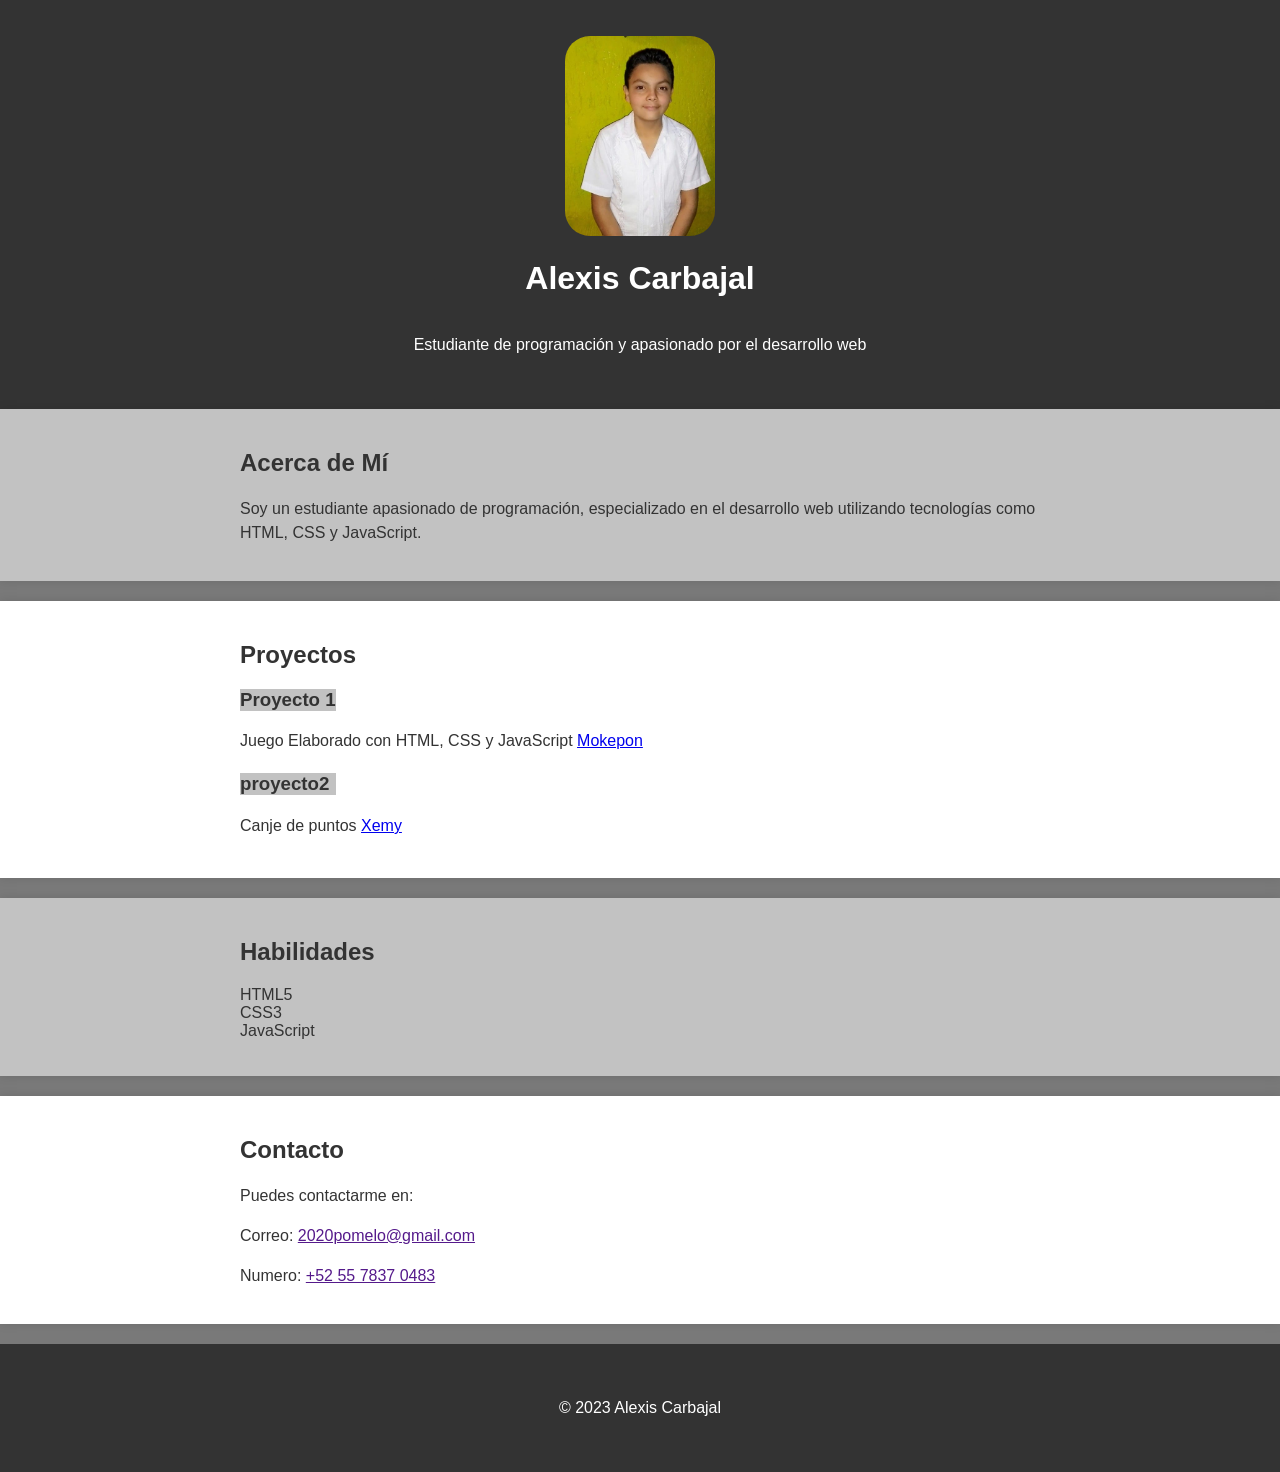
==== index.html @ 2fc1db59 "Update index.html" ====
<!DOCTYPE html>
    <html lang="es">
    <head>
        <meta charset="UTF-8">
        <meta name="viewport" content="width=device-width, initial-scale=1.0">
        <link rel="stylesheet" href="styles.css">
        <title>Mi Portafolio</title>
    </head>
    <body>

        <header>
            <div class="container">
                <img src="./assets/Perdil.jpg" alt="Mi Logo" class="logo">
                <h1>Alexis Carbajal</h1>
                <p>Estudiante de programación y apasionado por el desarrollo web</p>
            </div>
        </header>

        <section id="acerca">
            <div id="container-"
            class="container">
                <h2>Acerca de Mí</h2>
                <p>Soy un estudiante apasionado de programación, especializado en el desarrollo web utilizando tecnologías como HTML, CSS y JavaScript.</p>
            </div>
        </section>

        <section id="proyectos">
            <div class="container">
                <h2>Proyectos</h2>
                <div class="proyecto">
                    <h3 class="pro1">Proyecto 1</h3>
                    <p> Juego Elaborado con HTML, CSS y JavaScript
                        <a href="https://alexis-ce.github.io/">Mokepon</a>
                    </p>
                </div>
                <div class="proyecto">
                    <h3 class="pro2">proyecto2</h3>
                    <p>Canje de puntos 
                         <a href="https://alexis-ce.github.io/Puntos-Xemy/">Xemy</a>
                         </p>
                </div>
            </div>
        </section>

        <section id="habilidades">
            <div class="container">
                <h2>Habilidades</h2>
                <ul>
                    <li>HTML5</li>
                    <li>CSS3</li>
                    <li>JavaScript</li>
                    <li></li>
                    <li></li>
                </ul>
            </div>
        </section>

        <section id="contacto">
            <div class="container">
                <h2>Contacto</h2>
                <p>Puedes contactarme en: </p>
                <p>Correo: <a href="">2020pomelo@gmail.com</a></p>
                <p>Numero: <a href="">+52 55 7837 0483</a> </p>
            </div>
        </section>

        <footer>
            <div class="container">
                <p>&copy; 2023 Alexis Carbajal</p>
            </div>
        </footer>

    </body>
    </html>
---- styles.css ----
body {
    font-family: 'Arial', sans-serif;
    margin: 0;
    padding: 0;
    background-color: rgb(121, 121, 121);
    color: #333;
}

.container, h1 {
    max-width: 800px;
    margin: 0 auto;
    padding: 20px;
}

.logo {
    max-width: 100%;
    height: auto; 
    width: 150px;
    border-radius: 25px;
}

#acerca, #habilidades {
    background-color:  #C2C2C2;
}

.pro1, .pro2 {
    margin-right: 44pc;
    background-color: #C2C2C2;
}

header {
    background-color: #333;
    color: #fff;
    text-align: center;
    padding: 1em 0;
}

h2, h3 {
    color: #333;
}

p {
    line-height: 1.5;
}

section {
    background-color: #fff;
    box-shadow: 0 0 10px rgba(0, 0, 0, 0.1);
    margin-bottom: 20px;
}

.proyecto {
    margin-bottom: 20px;
}

ul {
    list-style: none;
    padding: 0;
}

footer {
    background-color: #333;
    color: #fff;
    text-align: center;
    padding: 1em 0;
}
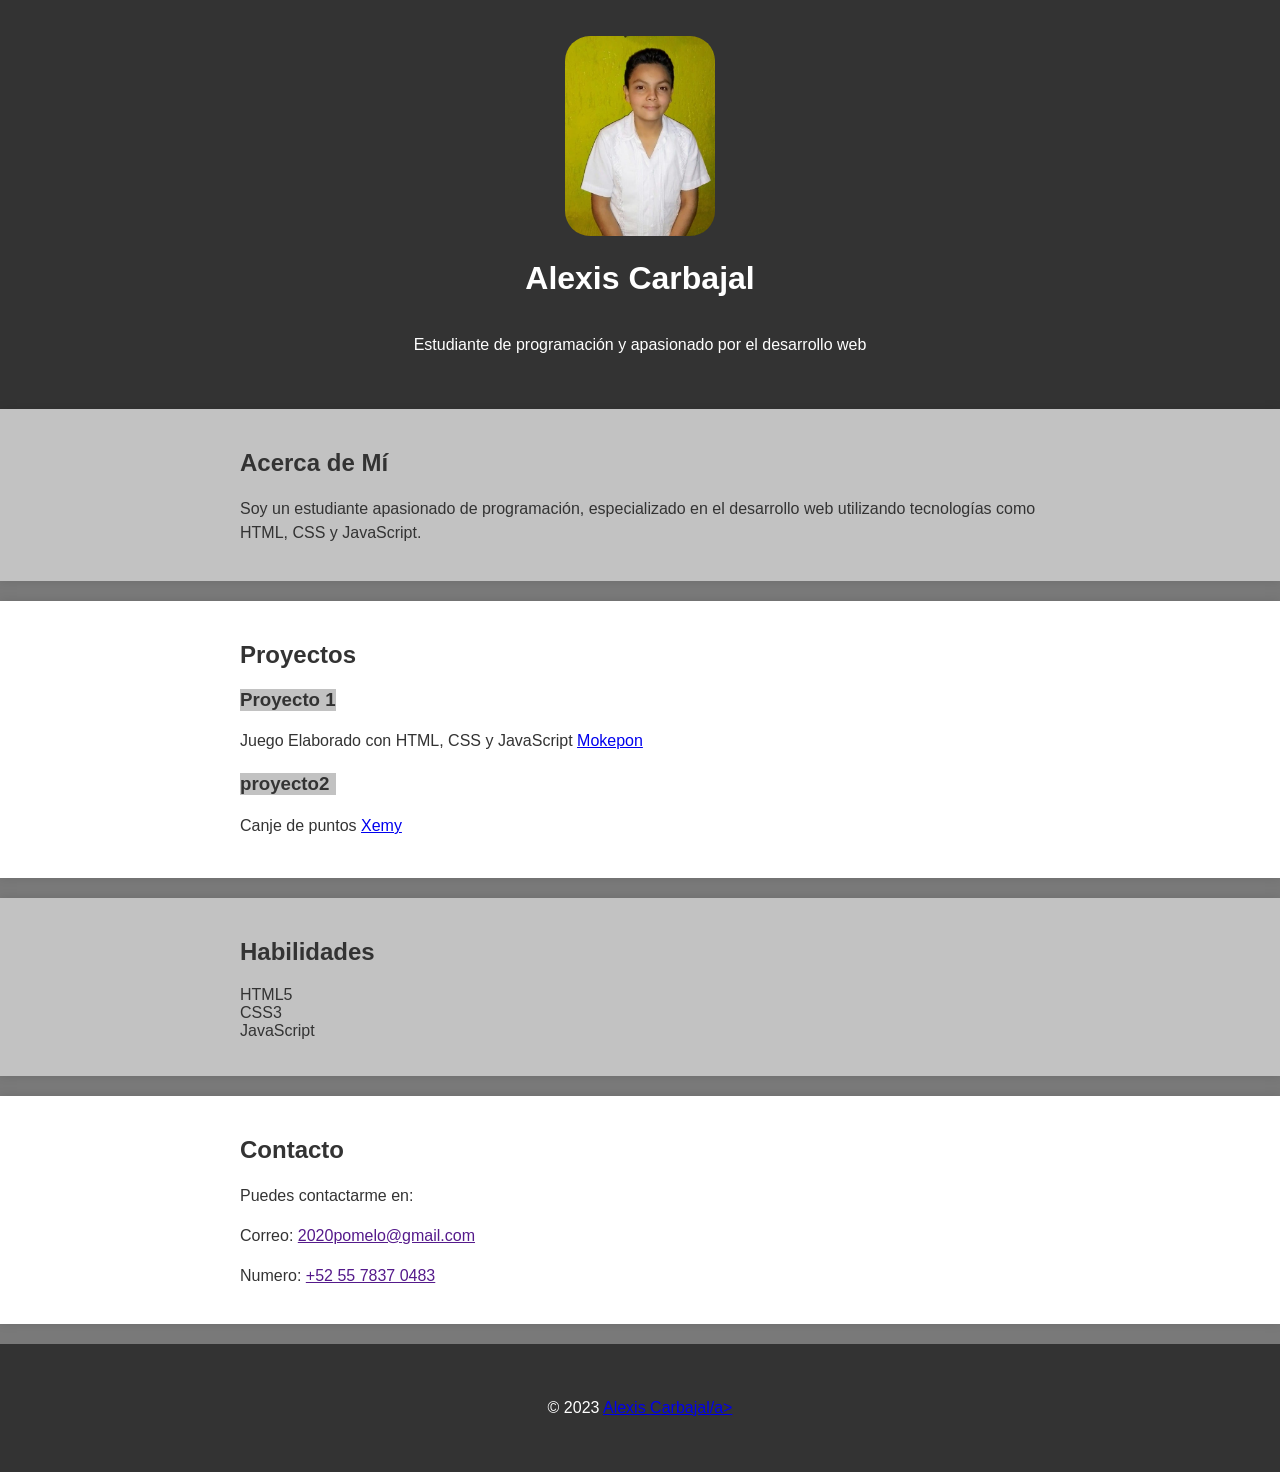
==== commit 534afc8e: "Update index.html" ====
--- a/index.html
+++ b/index.html
@@ -66,7 +66,9 @@
 
         <footer>
             <div class="container">
-                <p>&copy; 2023 Alexis Carbajal</p>
+                <p>&copy; 2023 
+                 <a href="https://github.com/Alexis-CE">Alexis Carbajal/a>
+                </p>
             </div>
         </footer>
 
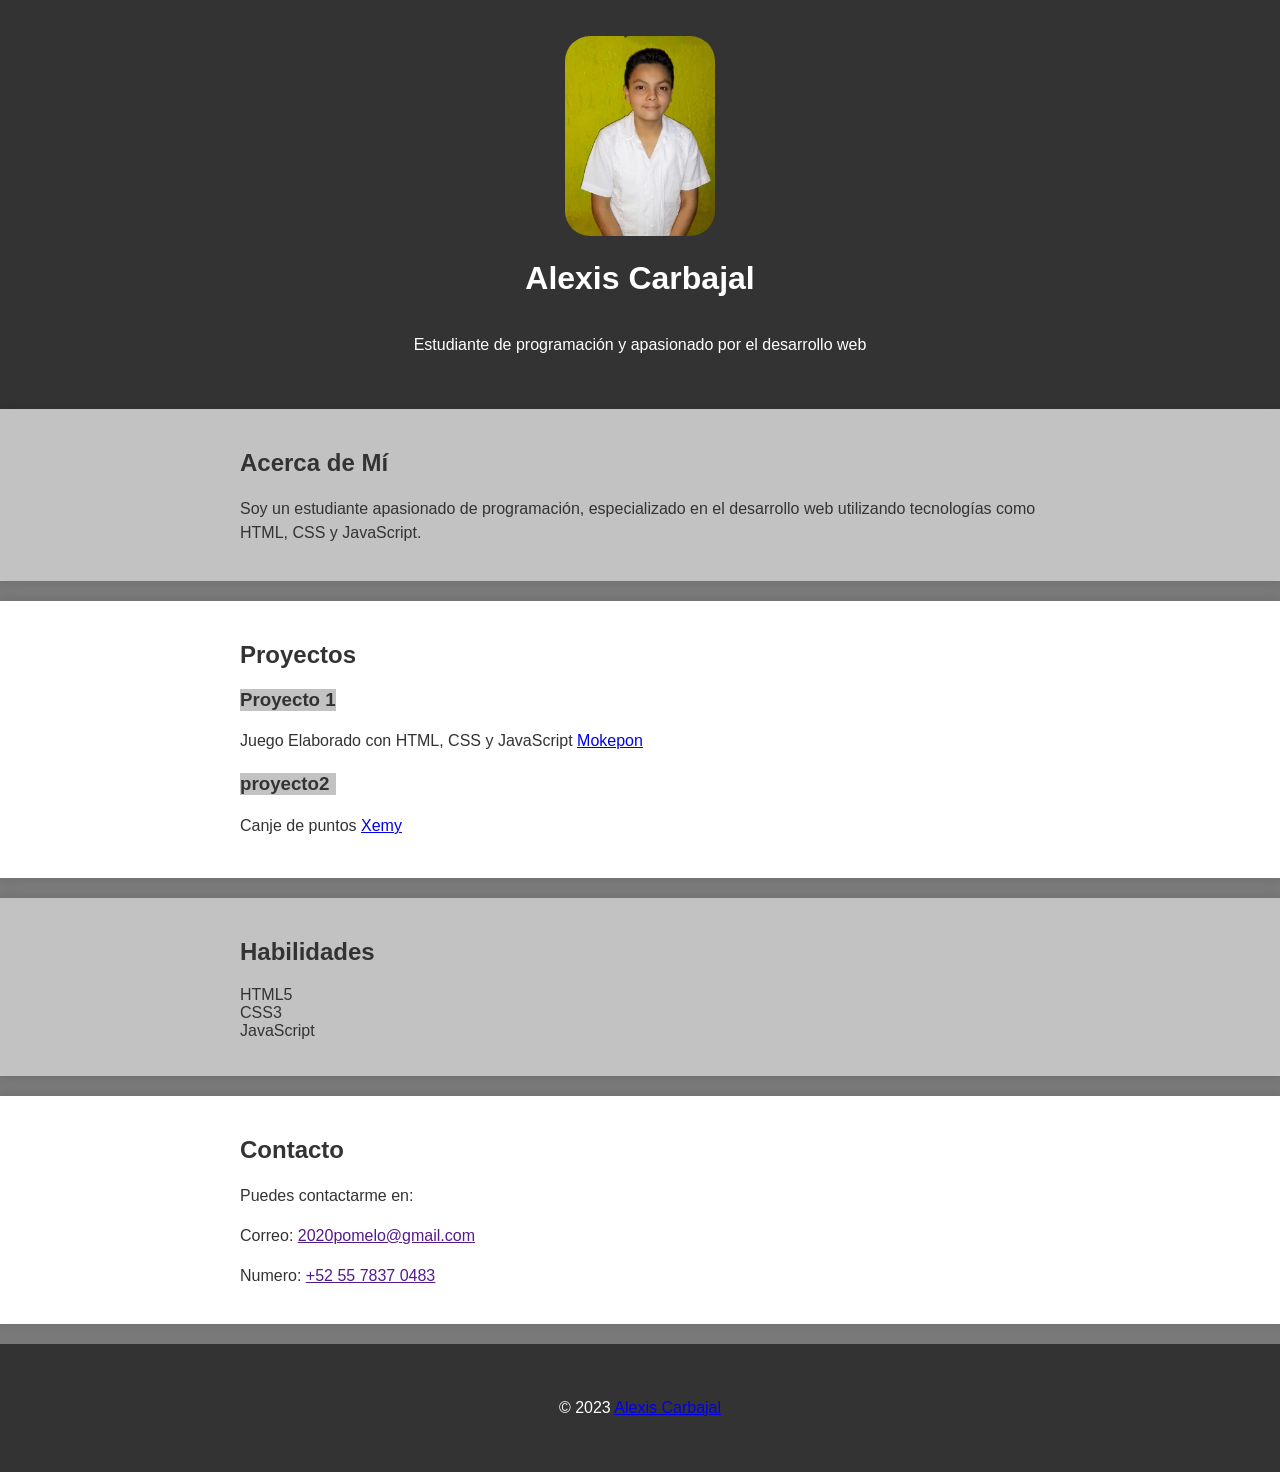
==== commit 4bfcd724: "Update index.html" ====
--- a/index.html
+++ b/index.html
@@ -67,7 +67,7 @@
         <footer>
             <div class="container">
                 <p>&copy; 2023 
-                 <a href="https://github.com/Alexis-CE">Alexis Carbajal/a>
+                 <a href="https://github.com/Alexis-CE">Alexis Carbajal 
                 </p>
             </div>
         </footer>
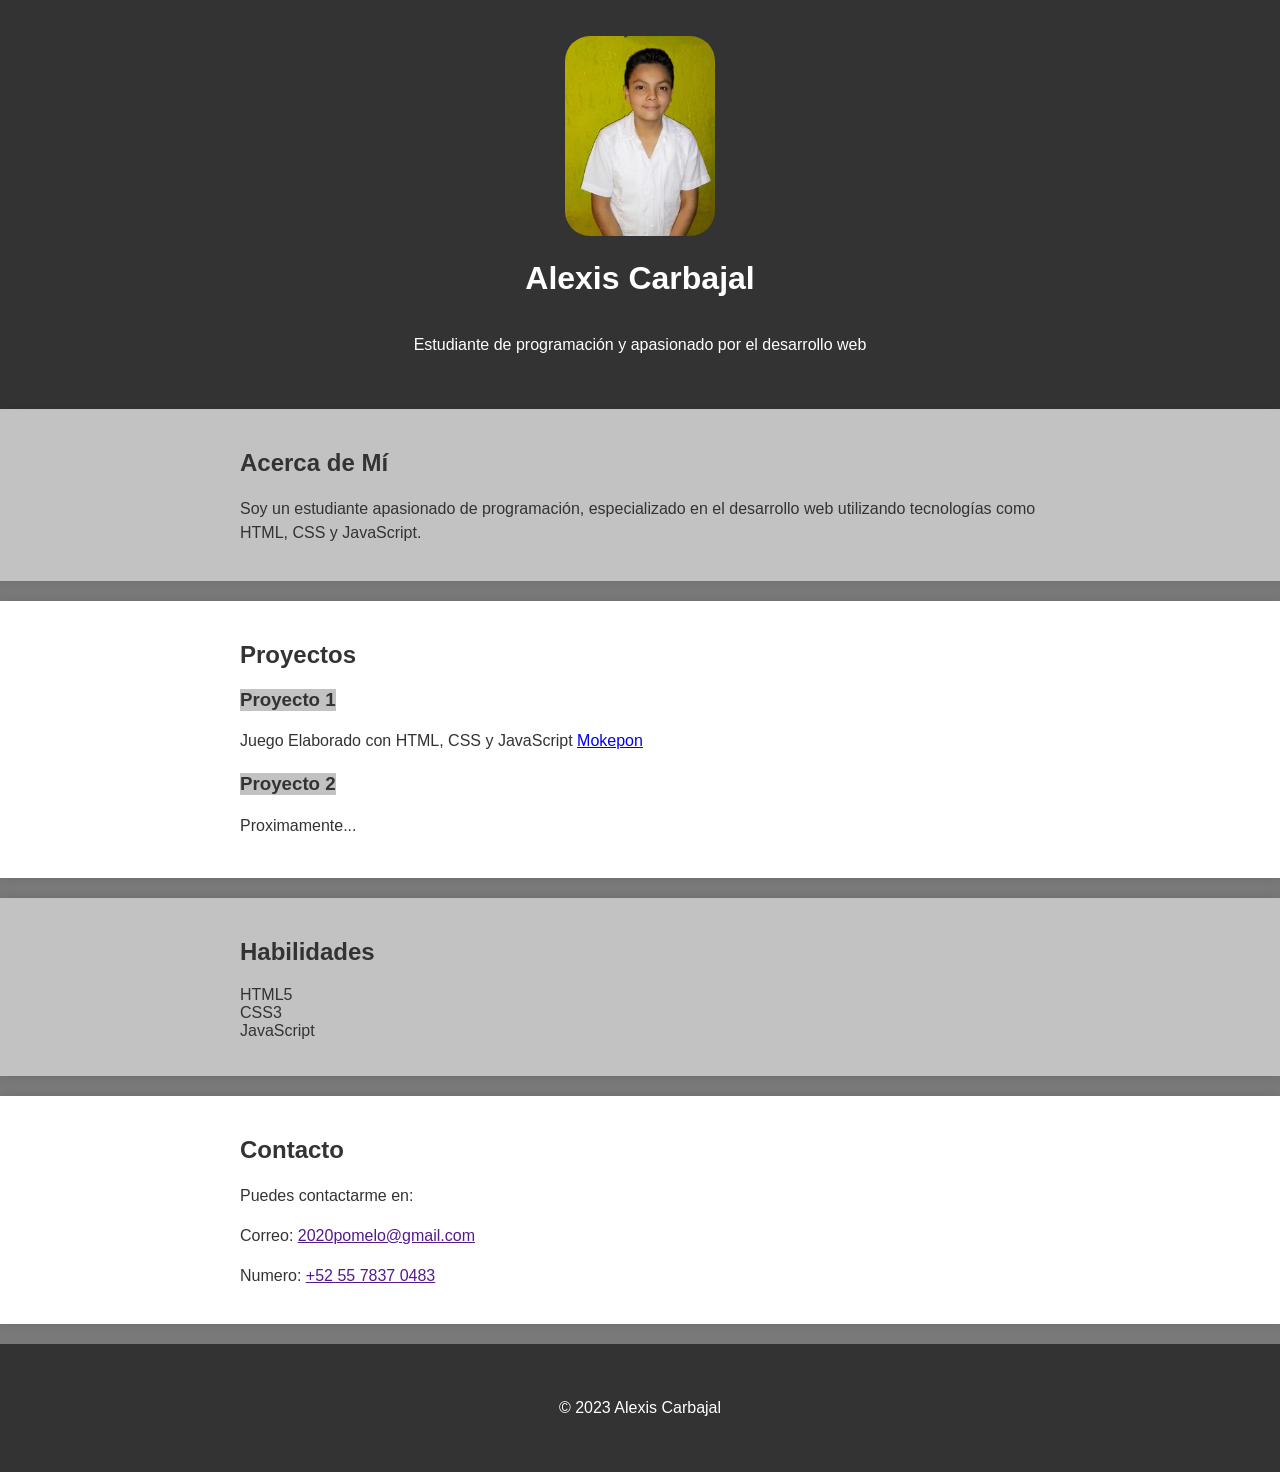
==== commit 700b2bf1: "primer commit" ====
--- a/index.html
+++ b/index.html
@@ -1,76 +1,72 @@
-    <!DOCTYPE html>
-    <html lang="es">
-    <head>
-        <meta charset="UTF-8">
-        <meta name="viewport" content="width=device-width, initial-scale=1.0">
-        <link rel="stylesheet" href="styles.css">
-        <title>Mi Portafolio</title>
-    </head>
-    <body>
-
-        <header>
-            <div class="container">
-                <img src="./assets/Perdil.jpg" alt="Mi Logo" class="logo">
-                <h1>Alexis Carbajal</h1>
-                <p>Estudiante de programación y apasionado por el desarrollo web</p>
-            </div>
-        </header>
-
-        <section id="acerca">
-            <div id="container-"
-            class="container">
-                <h2>Acerca de Mí</h2>
-                <p>Soy un estudiante apasionado de programación, especializado en el desarrollo web utilizando tecnologías como HTML, CSS y JavaScript.</p>
-            </div>
-        </section>
-
-        <section id="proyectos">
-            <div class="container">
-                <h2>Proyectos</h2>
-                <div class="proyecto">
-                    <h3 class="pro1">Proyecto 1</h3>
-                    <p> Juego Elaborado con HTML, CSS y JavaScript
-                        <a href="https://alexis-ce.github.io/">Mokepon</a>
-                    </p>
-                </div>
-                <div class="proyecto">
-                    <h3 class="pro2">proyecto2</h3>
-                    <p>Canje de puntos 
-                         <a href="https://alexis-ce.github.io/Puntos-Xemy/">Xemy</a>
-                         </p>
-                </div>
-            </div>
-        </section>
-
-        <section id="habilidades">
-            <div class="container">
-                <h2>Habilidades</h2>
-                <ul>
-                    <li>HTML5</li>
-                    <li>CSS3</li>
-                    <li>JavaScript</li>
-                    <li></li>
-                    <li></li>
-                </ul>
-            </div>
-        </section>
-
-        <section id="contacto">
-            <div class="container">
-                <h2>Contacto</h2>
-                <p>Puedes contactarme en: </p>
-                <p>Correo: <a href="">2020pomelo@gmail.com</a></p>
-                <p>Numero: <a href="">+52 55 7837 0483</a> </p>
-            </div>
-        </section>
-
-        <footer>
-            <div class="container">
-                <p>&copy; 2023 
-                 <a href="https://github.com/Alexis-CE">Alexis Carbajal 
-                </p>
-            </div>
-        </footer>
-
-    </body>
-    </html>
+    <!DOCTYPE html>
+    <html lang="es">
+    <head>
+        <meta charset="UTF-8">
+        <meta name="viewport" content="width=device-width, initial-scale=1.0">
+        <link rel="stylesheet" href="styles.css">
+        <title>Mi Portafolio</title>
+    </head>
+    <body>
+
+        <header>
+            <div class="container">
+                <img src="./assets/Perdil.jpg" alt="Mi Logo" class="logo">
+                <h1>Alexis Carbajal</h1>
+                <p>Estudiante de programación y apasionado por el desarrollo web</p>
+            </div>
+        </header>
+
+        <section id="acerca">
+            <div id="container-"
+            class="container">
+                <h2>Acerca de Mí</h2>
+                <p>Soy un estudiante apasionado de programación, especializado en el desarrollo web utilizando tecnologías como HTML, CSS y JavaScript.</p>
+            </div>
+        </section>
+
+        <section id="proyectos">
+            <div class="container">
+                <h2>Proyectos</h2>
+                <div class="proyecto">
+                    <h3 class="pro1">Proyecto 1</h3>
+                    <p> Juego Elaborado con HTML, CSS y JavaScript
+                        <a href="https://alexis-ce.github.io/">Mokepon</a>
+                    </p>
+                </div>
+                <div class="proyecto">
+                    <h3 class="pro2">Proyecto 2</h3>
+                    <p>Proximamente...</p>
+                </div>
+            </div>
+        </section>
+
+        <section id="habilidades">
+            <div class="container">
+                <h2>Habilidades</h2>
+                <ul>
+                    <li>HTML5</li>
+                    <li>CSS3</li>
+                    <li>JavaScript</li>
+                    <li></li>
+                    <li></li>
+                </ul>
+            </div>
+        </section>
+
+        <section id="contacto">
+            <div class="container">
+                <h2>Contacto</h2>
+                <p>Puedes contactarme en: </p>
+                <p>Correo: <a href="">2020pomelo@gmail.com</a></p>
+                <p>Numero: <a href="">+52 55 7837 0483</a> </p>
+            </div>
+        </section>
+
+        <footer>
+            <div class="container">
+                <p>&copy; 2023 Alexis Carbajal</p>
+            </div>
+        </footer>
+
+    </body>
+    </html>
--- a/styles.css
+++ b/styles.css
@@ -1,66 +1,66 @@
-body {
-    font-family: 'Arial', sans-serif;
-    margin: 0;
-    padding: 0;
-    background-color: rgb(121, 121, 121);
-    color: #333;
-}
-
-.container, h1 {
-    max-width: 800px;
-    margin: 0 auto;
-    padding: 20px;
-}
-
-.logo {
-    max-width: 100%;
-    height: auto; 
-    width: 150px;
-    border-radius: 25px;
-}
-
-#acerca, #habilidades {
-    background-color:  #C2C2C2;
-}
-
-.pro1, .pro2 {
-    margin-right: 44pc;
-    background-color: #C2C2C2;
-}
-
-header {
-    background-color: #333;
-    color: #fff;
-    text-align: center;
-    padding: 1em 0;
-}
-
-h2, h3 {
-    color: #333;
-}
-
-p {
-    line-height: 1.5;
-}
-
-section {
-    background-color: #fff;
-    box-shadow: 0 0 10px rgba(0, 0, 0, 0.1);
-    margin-bottom: 20px;
-}
-
-.proyecto {
-    margin-bottom: 20px;
-}
-
-ul {
-    list-style: none;
-    padding: 0;
-}
-
-footer {
-    background-color: #333;
-    color: #fff;
-    text-align: center;
-    padding: 1em 0;
-}
+body {
+    font-family: 'Arial', sans-serif;
+    margin: 0;
+    padding: 0;
+    background-color: rgb(121, 121, 121);
+    color: #333;
+}
+
+.container, h1 {
+    max-width: 800px;
+    margin: 0 auto;
+    padding: 20px;
+}
+
+.logo {
+    max-width: 100%;
+    height: auto; 
+    width: 150px;
+    border-radius: 25px;
+}
+
+#acerca, #habilidades {
+    background-color:  #C2C2C2;
+}
+
+.pro1, .pro2 {
+    margin-right: 44pc;
+    background-color: #C2C2C2;
+}
+
+header {
+    background-color: #333;
+    color: #fff;
+    text-align: center;
+    padding: 1em 0;
+}
+
+h2, h3 {
+    color: #333;
+}
+
+p {
+    line-height: 1.5;
+}
+
+section {
+    background-color: #fff;
+    box-shadow: 0 0 10px rgba(0, 0, 0, 0.1);
+    margin-bottom: 20px;
+}
+
+.proyecto {
+    margin-bottom: 20px;
+}
+
+ul {
+    list-style: none;
+    padding: 0;
+}
+
+footer {
+    background-color: #333;
+    color: #fff;
+    text-align: center;
+    padding: 1em 0;
+}
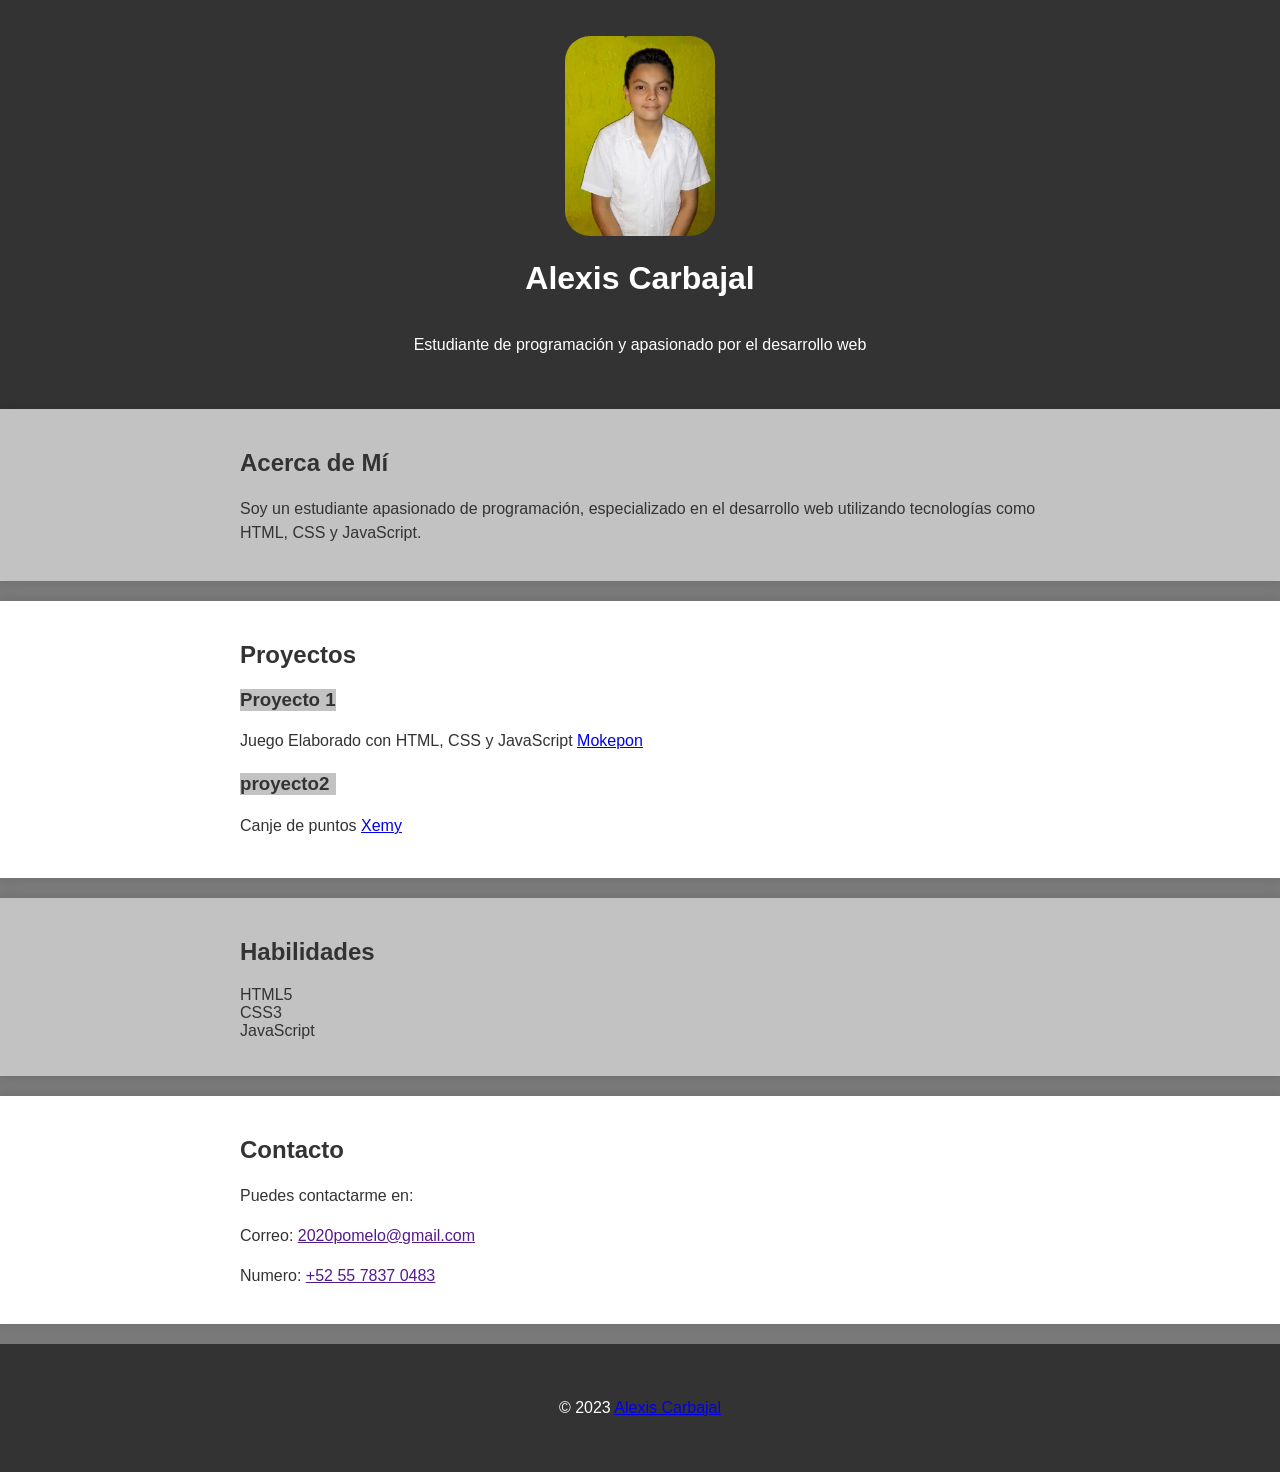
==== commit 07cb37e0: "resolucion de conflictos" ====
--- a/index.html
+++ b/index.html
@@ -34,8 +34,10 @@
                     </p>
                 </div>
                 <div class="proyecto">
-                    <h3 class="pro2">Proyecto 2</h3>
-                    <p>Proximamente...</p>
+                    <h3 class="pro2">proyecto2</h3>
+                    <p>Canje de puntos 
+                         <a href="https://alexis-ce.github.io/Puntos-Xemy/">Xemy</a>
+                         </p>
                 </div>
             </div>
         </section>
@@ -64,7 +66,9 @@
 
         <footer>
             <div class="container">
-                <p>&copy; 2023 Alexis Carbajal</p>
+                <p>&copy; 2023 
+                 <a href="https://github.com/Alexis-CE">Alexis Carbajal 
+                </p>
             </div>
         </footer>
 
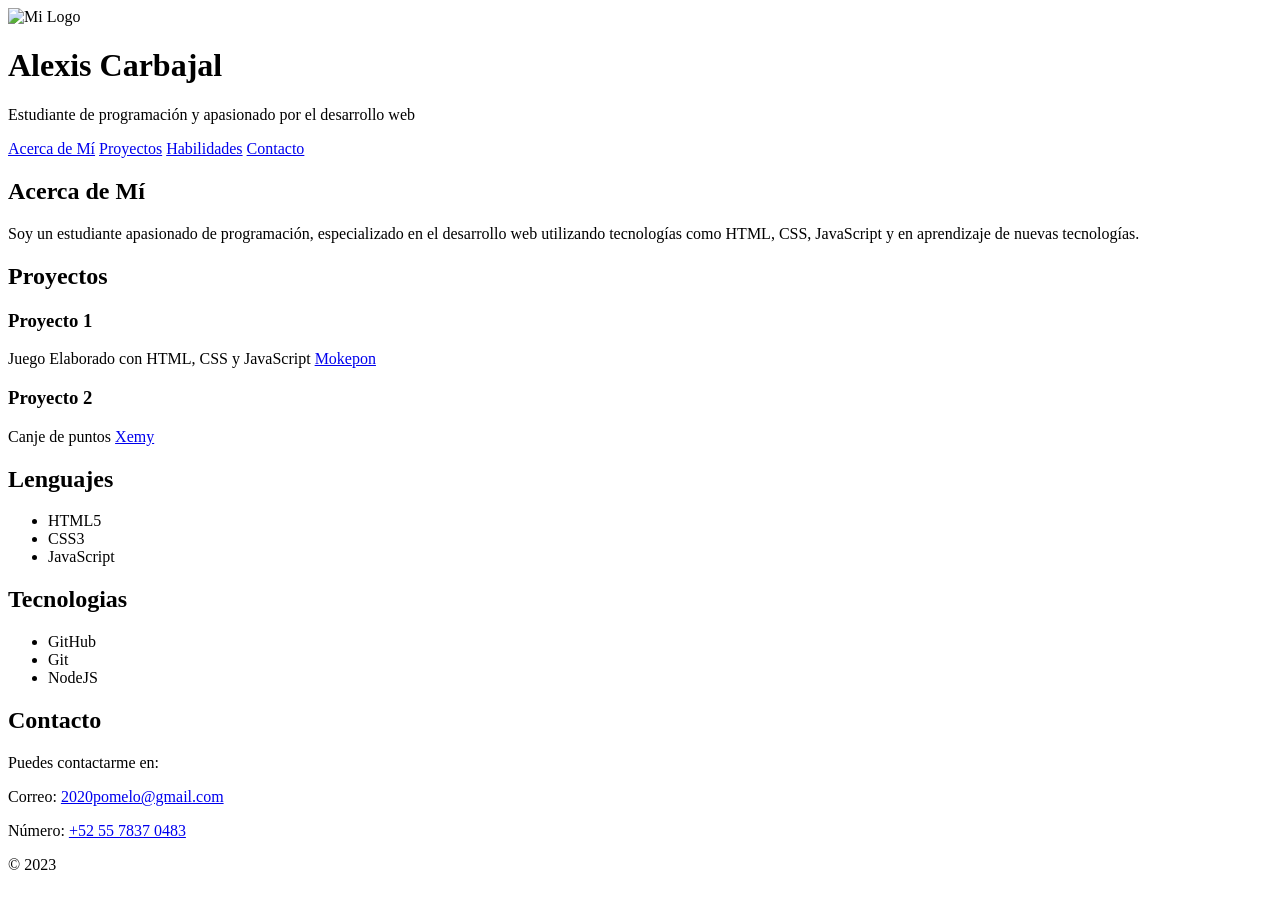
==== commit 207c274f: "Cambios visuales para dispositivos moviles y JavaScript agregado" ====
--- a/index.html
+++ b/index.html
@@ -1,76 +1,86 @@
-    <!DOCTYPE html>
-    <html lang="es">
-    <head>
-        <meta charset="UTF-8">
-        <meta name="viewport" content="width=device-width, initial-scale=1.0">
-        <link rel="stylesheet" href="styles.css">
-        <title>Mi Portafolio</title>
-    </head>
-    <body>
+<!DOCTYPE html>
+<html lang="es">
+<head>
+    <meta charset="UTF-8">
+    <meta name="viewport" content="width=device-width, initial-scale=1.0">
+    <link rel="stylesheet" href="./css/styles.css">
+    <title>Mi Portafolio</title>
+</head>
+<body>
 
-        <header>
-            <div class="container">
-                <img src="./assets/Perdil.jpg" alt="Mi Logo" class="logo">
-                <h1>Alexis Carbajal</h1>
-                <p>Estudiante de programación y apasionado por el desarrollo web</p>
-            </div>
-        </header>
+<header>
+    <div class="header-content">
+        <img src="./assets/Perfil.jpg" alt="Mi Logo" class="logo">
+        <h1>Alexis Carbajal</h1>
+        <p>Estudiante de programación y apasionado por el desarrollo web</p>
+    </div>
+</div>
+<div class="arrow-down-container">
+    <div class="arrow-down"></div>
+    <div class="arrow-down"></div>
+    <div class="arrow-down"></div>
+</div>
+</header>
 
-        <section id="acerca">
-            <div id="container-"
-            class="container">
-                <h2>Acerca de Mí</h2>
-                <p>Soy un estudiante apasionado de programación, especializado en el desarrollo web utilizando tecnologías como HTML, CSS y JavaScript.</p>
-            </div>
-        </section>
+<nav>
+    <a href="#acerca">Acerca de Mí</a>
+    <a href="#proyectos">Proyectos</a>
+    <a href="#habilidades">Habilidades</a>
+    <a href="#contacto">Contacto</a>
+</nav>
 
-        <section id="proyectos">
-            <div class="container">
-                <h2>Proyectos</h2>
-                <div class="proyecto">
-                    <h3 class="pro1">Proyecto 1</h3>
-                    <p> Juego Elaborado con HTML, CSS y JavaScript
-                        <a href="https://alexis-ce.github.io/">Mokepon</a>
-                    </p>
-                </div>
-                <div class="proyecto">
-                    <h3 class="pro2">proyecto2</h3>
-                    <p>Canje de puntos 
-                         <a href="https://alexis-ce.github.io/Puntos-Xemy/">Xemy</a>
-                         </p>
-                </div>
-            </div>
-        </section>
+<section id="acerca">
+    <h2>Acerca de Mí</h2>
+    <p>Soy un estudiante apasionado de programación, especializado en el desarrollo web utilizando tecnologías como HTML, CSS, JavaScript y en aprendizaje de nuevas tecnologías.</p>
+</section>
 
-        <section id="habilidades">
-            <div class="container">
-                <h2>Habilidades</h2>
-                <ul>
-                    <li>HTML5</li>
-                    <li>CSS3</li>
-                    <li>JavaScript</li>
-                    <li></li>
-                    <li></li>
-                </ul>
-            </div>
-        </section>
+<section id="proyectos">
+    <h2>Proyectos</h2>
+    <div class="proyecto">
+        <h3 class="pro1">Proyecto 1</h3>
+        <p>Juego Elaborado con HTML, CSS y JavaScript
+            <a href="https://alexis-ce.github.io/">Mokepon</a>
+        </p>
+    </div>
+    <div class="proyecto">
+        <h3 class="pro2">Proyecto 2</h3>
+        <p>Canje de puntos 
+            <a href="https://alexis-ce.github.io/Puntos-Xemy/">Xemy</a>
+        </p>
+    </div>
+</section>
 
-        <section id="contacto">
-            <div class="container">
-                <h2>Contacto</h2>
-                <p>Puedes contactarme en: </p>
-                <p>Correo: <a href="">2020pomelo@gmail.com</a></p>
-                <p>Numero: <a href="">+52 55 7837 0483</a> </p>
-            </div>
-        </section>
+<section id="habilidades">
+<div>
+    <h2>Lenguajes</h2>
+    <ul>
+        <li>HTML5</li>
+        <li>CSS3</li>
+        <li>JavaScript</li>
+    </ul>
+</div>
+<div>
+    <h2>Tecnologias</h2>
+    <ul>
+        <li>GitHub</li>
+        <li>Git</li>
+        <li>NodeJS</li>
+    </ul>
+</div>
+</section>
 
-        <footer>
-            <div class="container">
-                <p>&copy; 2023 
-                 <a href="https://github.com/Alexis-CE">Alexis Carbajal 
-                </p>
-            </div>
-        </footer>
+<section id="contacto">
+    <h2>Contacto</h2>
+    <p>Puedes contactarme en: </p>
+    <p>Correo: <a href="mailto:2020pomelo@gmail.com">2020pomelo@gmail.com</a></p>
+    <p>Número: <a href="tel:+525578370483">+52 55 7837 0483</a></p>
+</section>
 
-    </body>
-    </html>
+<footer>
+    <p>&copy; 2023 <a href="https://github.com/Alexis-CE" style="color: #fff;">Alexis Carbajal</a></p>
+</footer>
+
+<script src="./js/main.js"></script>
+
+</body>
+</html>
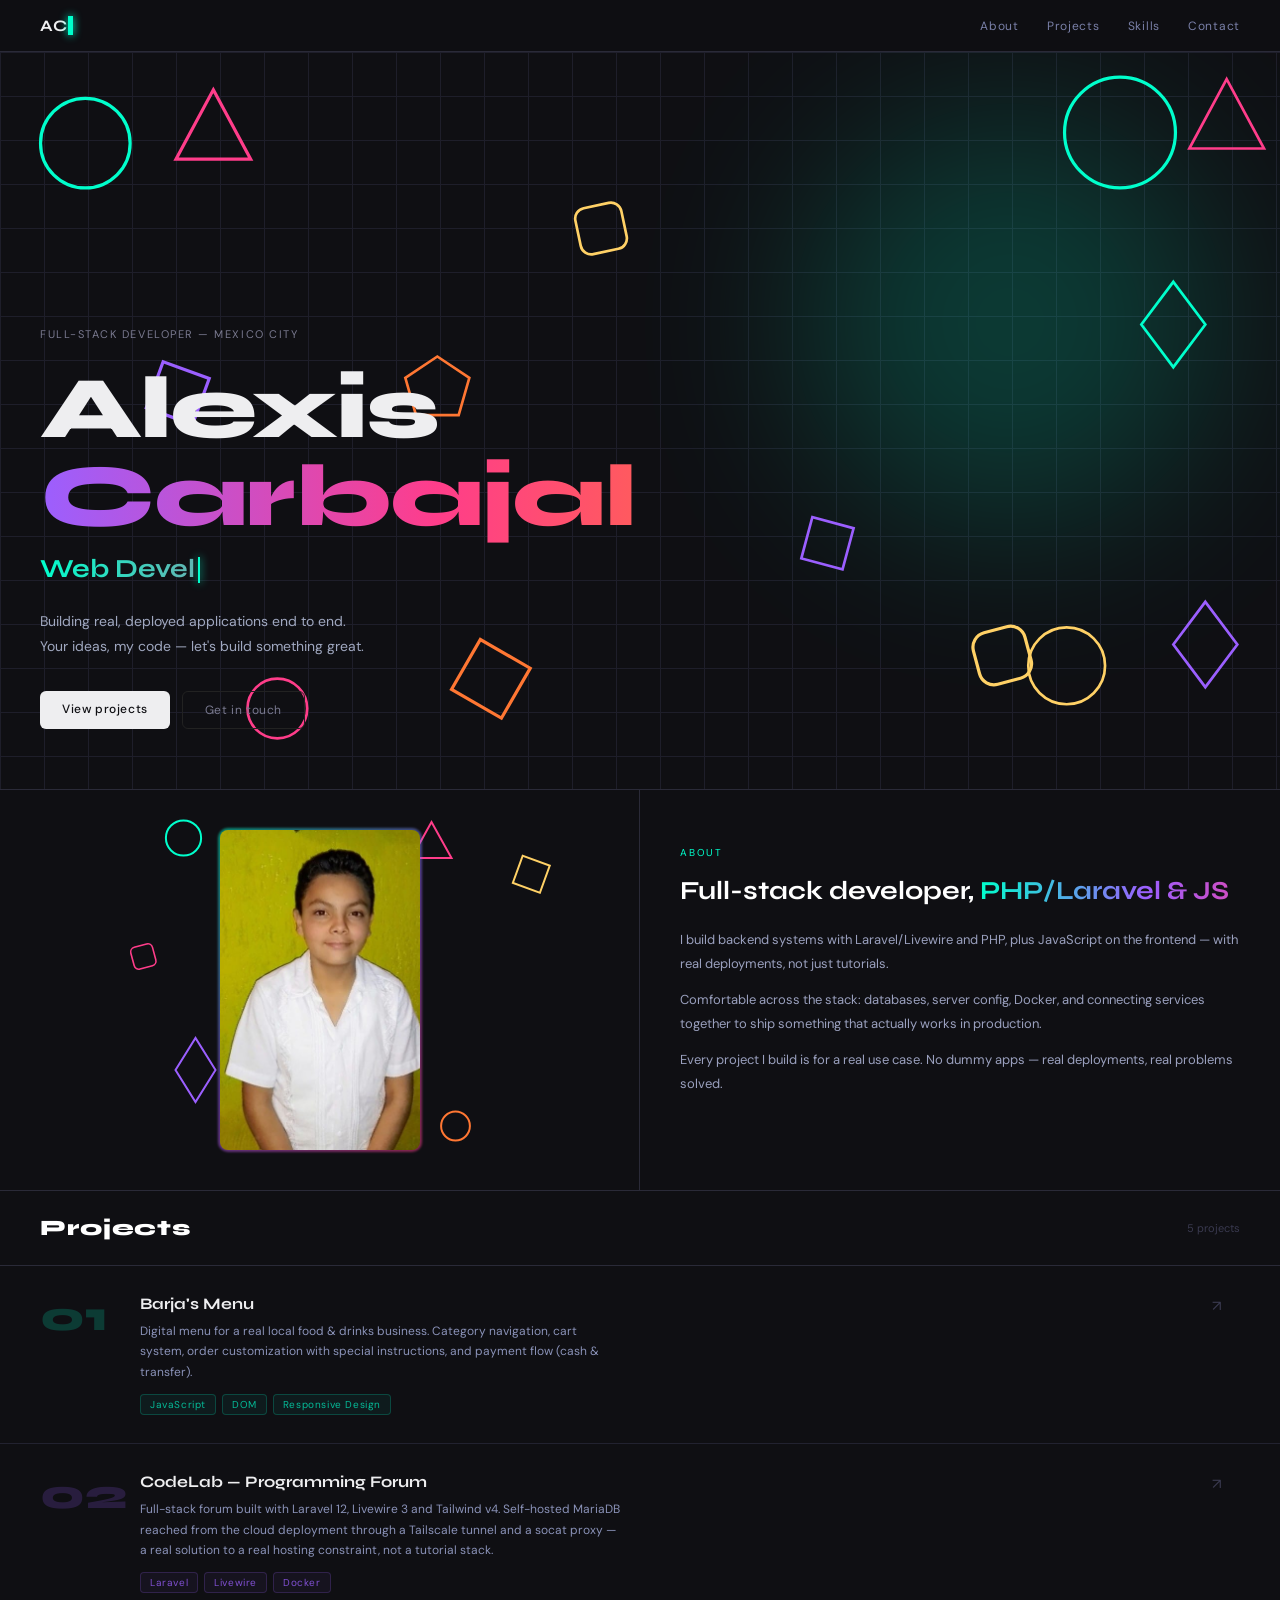
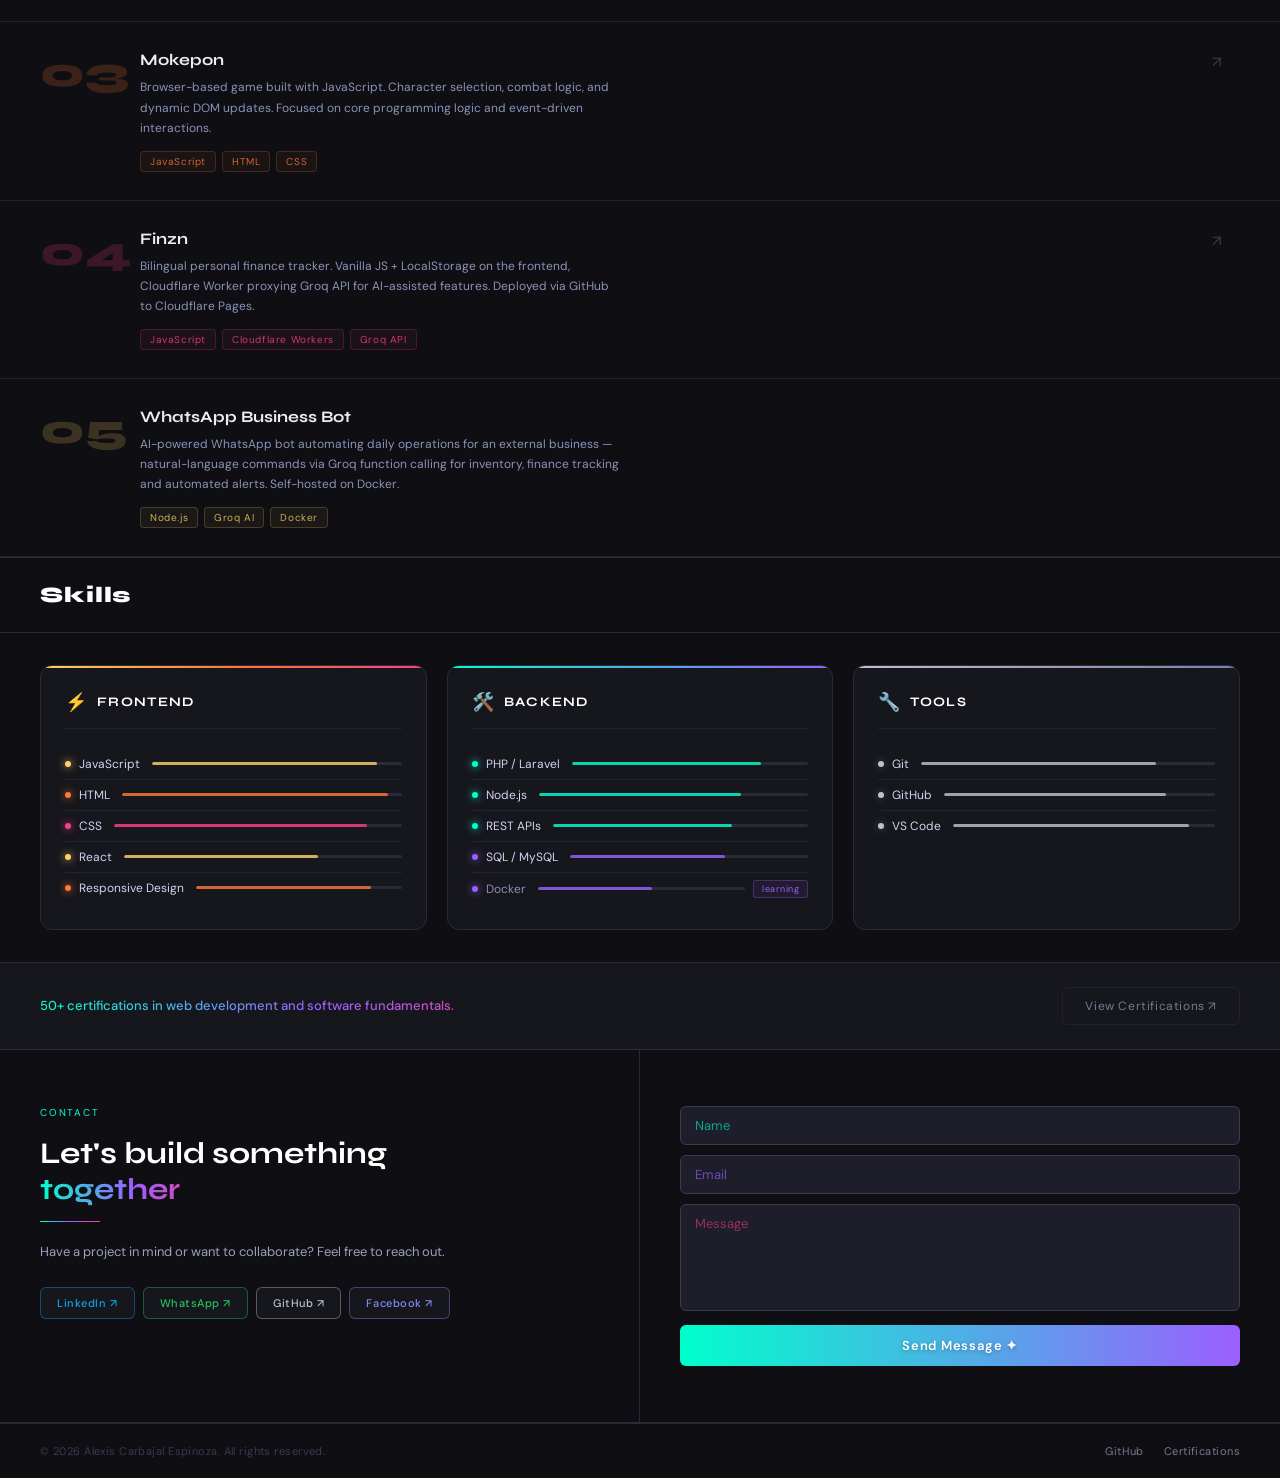
==== commit e8efd7cd: "feat: agrega Finzn y bot de WhatsApp al portafolio" ====
--- a/index.html
+++ b/index.html
@@ -1,86 +1,331 @@
 <!DOCTYPE html>
-<html lang="es">
+<html lang="en">
 <head>
-    <meta charset="UTF-8">
-    <meta name="viewport" content="width=device-width, initial-scale=1.0">
-    <link rel="stylesheet" href="./css/styles.css">
-    <title>Mi Portafolio</title>
+  <meta charset="UTF-8">
+  <meta name="viewport" content="width=device-width, initial-scale=1.0">
+  <title>Alexis Carbajal — Portfolio</title>
+  <link rel="preconnect" href="https://fonts.googleapis.com">
+  <link rel="preconnect" href="https://fonts.gstatic.com" crossorigin>
+  <link href="https://fonts.googleapis.com/css2?family=Syne:wght@400;500;700;800&family=DM+Sans:wght@300;400;500&display=swap" rel="stylesheet">
+  <meta name="author" content="Alexis Carbajal Espinoza">
+  <meta name="description" content="Portafolio de Alexis Carbajal Espinoza, desarrollador full-stack (PHP/Laravel/JavaScript).">
+  <meta name="keywords" content="Alexis Carbajal, desarrollador full-stack, Laravel, JavaScript, PHP, portafolio">
+  <meta property="og:title" content="Alexis Carbajal — Portfolio">
+  <meta property="og:description" content="Full-stack developer building real, deployed applications.">
+  <meta property="og:url" content="https://alexis-ce.github.io/">
+  <meta property="og:type" content="website">
+  <link rel="stylesheet" href="./css/styles.css">
 </head>
 <body>
 
-<header>
-    <div class="header-content">
-        <img src="./assets/Perfil.jpg" alt="Mi Logo" class="logo">
-        <h1>Alexis Carbajal</h1>
-        <p>Estudiante de programación y apasionado por el desarrollo web</p>
-    </div>
-</div>
-<div class="arrow-down-container">
-    <div class="arrow-down"></div>
-    <div class="arrow-down"></div>
-    <div class="arrow-down"></div>
-</div>
-</header>
-
-<nav>
-    <a href="#acerca">Acerca de Mí</a>
-    <a href="#proyectos">Proyectos</a>
-    <a href="#habilidades">Habilidades</a>
-    <a href="#contacto">Contacto</a>
-</nav>
-
-<section id="acerca">
-    <h2>Acerca de Mí</h2>
-    <p>Soy un estudiante apasionado de programación, especializado en el desarrollo web utilizando tecnologías como HTML, CSS, JavaScript y en aprendizaje de nuevas tecnologías.</p>
-</section>
-
-<section id="proyectos">
-    <h2>Proyectos</h2>
-    <div class="proyecto">
-        <h3 class="pro1">Proyecto 1</h3>
-        <p>Juego Elaborado con HTML, CSS y JavaScript
-            <a href="https://alexis-ce.github.io/">Mokepon</a>
-        </p>
-    </div>
-    <div class="proyecto">
-        <h3 class="pro2">Proyecto 2</h3>
-        <p>Canje de puntos 
-            <a href="https://alexis-ce.github.io/Puntos-Xemy/">Xemy</a>
-        </p>
-    </div>
-</section>
-
-<section id="habilidades">
-<div>
-    <h2>Lenguajes</h2>
-    <ul>
-        <li>HTML5</li>
-        <li>CSS3</li>
-        <li>JavaScript</li>
-    </ul>
-</div>
-<div>
-    <h2>Tecnologias</h2>
-    <ul>
-        <li>GitHub</li>
-        <li>Git</li>
-        <li>NodeJS</li>
-    </ul>
-</div>
-</section>
-
-<section id="contacto">
-    <h2>Contacto</h2>
-    <p>Puedes contactarme en: </p>
-    <p>Correo: <a href="mailto:2020pomelo@gmail.com">2020pomelo@gmail.com</a></p>
-    <p>Número: <a href="tel:+525578370483">+52 55 7837 0483</a></p>
-</section>
-
-<footer>
-    <p>&copy; 2023 <a href="https://github.com/Alexis-CE" style="color: #fff;">Alexis Carbajal</a></p>
-</footer>
-
-<script src="./js/main.js"></script>
-
+  <!-- NAV -->
+  <nav class="nav">
+    <div class="nav-logo">AC<span class="dot-cyan">.</span></div>
+    <div class="nav-links">
+      <a href="#about" onclick="smoothTo(event,'about')">About</a>
+      <a href="#projects" onclick="smoothTo(event,'projects')">Projects</a>
+      <a href="#skills" onclick="smoothTo(event,'skills')">Skills</a>
+      <a href="#contact" onclick="smoothTo(event,'contact')">Contact</a>
+    </div>
+    <div class="nav-hamburger" id="hamburger">
+      <span></span><span></span><span></span>
+    </div>
+  </nav>
+  <div class="mobile-menu" id="mobileMenu">
+    <a href="#about"    onclick="smoothTo(event,'about');closeMobileMenu()">About</a>
+    <a href="#projects" onclick="smoothTo(event,'projects');closeMobileMenu()">Projects</a>
+    <a href="#skills"   onclick="smoothTo(event,'skills');closeMobileMenu()">Skills</a>
+    <a href="#contact"  onclick="smoothTo(event,'contact');closeMobileMenu()">Contact</a>
+  </div>
+
+  <!-- HERO -->
+  <section class="hero">
+    <div class="grid-bg"></div>
+    <div class="glow-blob" id="glowBlob"></div>
+
+    <!-- Floating shapes desktop -->
+    <svg class="shapes shapes-desktop" viewBox="0 0 1200 700" xmlns="http://www.w3.org/2000/svg" preserveAspectRatio="xMidYMid slice">
+      <!-- Top left area -->
+      <circle cx="80" cy="90" r="42" fill="none" stroke="#00ffcc" stroke-width="3" class="shape s1"/>
+      <polygon points="200,40 235,105 165,105" fill="none" stroke="#ff3d8a" stroke-width="3" class="shape s2"/>
+      <!-- Top center -->
+      <rect x="540" y="30" width="44" height="44" rx="10" fill="none" stroke="#ffd166" stroke-width="2.5" transform="rotate(-12,562,52)" class="shape s4"/>
+      <!-- Top right -->
+      <circle cx="1050" cy="80" r="52" fill="none" stroke="#00ffcc" stroke-width="3" class="shape s1"/>
+      <polygon points="1150,30 1185,95 1115,95" fill="none" stroke="#ff3d8a" stroke-width="2.5" class="shape s2"/>
+      <!-- Middle left -->
+      <rect x="30" y="300" width="46" height="46" fill="none" stroke="#9b5fff" stroke-width="3" transform="rotate(20,53,323)" class="shape s3"/>
+      <!-- Middle center-left -->
+      <polygon points="380,310 410,290 440,310 430,345 390,345" fill="none" stroke="#ff7733" stroke-width="2.5" class="shape s8"/>
+      <!-- Middle right -->
+      <rect x="960" y="280" width="50" height="50" rx="14" fill="none" stroke="#ffd166" stroke-width="3" transform="rotate(-15,985,305)" class="shape s4"/>
+      <polygon points="1100,220 1130,260 1100,300 1070,260" fill="none" stroke="#00ffcc" stroke-width="2.5" class="shape s6"/>
+      <!-- Bottom left -->
+      <rect x="120" y="560" width="54" height="54" fill="none" stroke="#ff7733" stroke-width="3" transform="rotate(30,147,587)" class="shape s7"/>
+      <circle cx="260" cy="620" r="28" fill="none" stroke="#ff3d8a" stroke-width="2.5" class="shape s5"/>
+      <!-- Bottom center -->
+      <rect x="580" y="580" width="40" height="40" fill="none" stroke="#9b5fff" stroke-width="2.5" transform="rotate(15,600,600)" class="shape s3"/>
+      <!-- Bottom right -->
+      <circle cx="1000" cy="580" r="36" fill="none" stroke="#ffd166" stroke-width="2.5" class="shape s5"/>
+      <polygon points="1130,520 1160,560 1130,600 1100,560" fill="none" stroke="#9b5fff" stroke-width="2.5" class="shape s6"/>
+    </svg>
+
+    <!-- Floating shapes mobile -->
+    <svg class="shapes shapes-mobile" viewBox="0 0 400 700" xmlns="http://www.w3.org/2000/svg" preserveAspectRatio="xMidYMid slice">
+      <!-- Top left -->
+      <circle cx="30" cy="60" r="28" fill="none" stroke="#00ffcc" stroke-width="2.5" class="shape s1"/>
+      <polygon points="340,30 365,75 315,75" fill="none" stroke="#ff3d8a" stroke-width="2.5" class="shape s2"/>
+      <!-- Top right -->
+      <rect x="330" y="120" width="36" height="36" rx="8" fill="none" stroke="#ffd166" stroke-width="2.5" transform="rotate(15,348,138)" class="shape s4"/>
+      <!-- Middle left -->
+      <polygon points="18,320 40,290 62,320 40,350" fill="none" stroke="#9b5fff" stroke-width="2.5" class="shape s6"/>
+      <!-- Middle right -->
+      <circle cx="370" cy="280" r="22" fill="none" stroke="#ff7733" stroke-width="2.5" class="shape s5"/>
+      <!-- Bottom left -->
+      <rect x="20" y="560" width="34" height="34" fill="none" stroke="#ff3d8a" stroke-width="2" transform="rotate(25,37,577)" class="shape s7"/>
+      <!-- Bottom right -->
+      <circle cx="360" cy="580" r="24" fill="none" stroke="#ffd166" stroke-width="2.5" class="shape s5"/>
+      <polygon points="180,640 205,610 230,640" fill="none" stroke="#00ffcc" stroke-width="2.5" class="shape s2"/>
+    </svg>
+
+    <div class="hero-content">
+      <div class="hero-tag">Full-Stack Developer — Mexico City</div>
+      <h1 class="hero-name">Alexis<br><span class="dim">Carbajal</span></h1>
+      <div class="type-line">
+        <span id="typeText"></span><span class="cursor"></span>
+      </div>
+      <p class="hero-sub">Building real, deployed applications end to end.<br>Your ideas, my code — let's build something great.</p>
+      <div class="hero-cta">
+        <a href="#projects" onclick="smoothTo(event,'projects')" class="btn btn-primary">View projects</a>
+        <a href="#contact" onclick="smoothTo(event,'contact')" class="btn btn-ghost">Get in touch</a>
+      </div>
+    </div>
+  </section>
+
+  <!-- ABOUT -->
+  <section class="about" id="about">
+    <div class="about-img-col">
+      <div class="about-img-wrap">
+        <img src="./assets/Perfil.jpg" alt="Alexis Carbajal" loading="lazy">
+      </div>
+      <!-- Floating shapes around photo -->
+      <svg class="about-shapes" viewBox="0 0 400 500" xmlns="http://www.w3.org/2000/svg">
+        <circle cx="30" cy="60" r="22" fill="none" stroke="#00ffcc" stroke-width="2.5" class="shape s1"/>
+        <polygon points="340,40 365,85 315,85" fill="none" stroke="#ff3d8a" stroke-width="2.5" class="shape s2"/>
+        <rect x="350" y="200" width="36" height="36" fill="none" stroke="#ffd166" stroke-width="2.5" transform="rotate(20,368,218)" class="shape s3"/>
+        <polygon points="20,350 45,310 70,350 45,390" fill="none" stroke="#9b5fff" stroke-width="2.5" class="shape s6"/>
+        <circle cx="370" cy="420" r="18" fill="none" stroke="#ff7733" stroke-width="2.5" class="shape s5"/>
+        <rect x="15" y="180" width="28" height="28" rx="6" fill="none" stroke="#ff3d8a" stroke-width="2" transform="rotate(-15,29,194)" class="shape s4"/>
+      </svg>
+    </div>
+    <div class="about-text-col">
+      <div class="section-label">About</div>
+      <h2 class="about-title">Full-stack developer, <span class="rgb-text">PHP/Laravel &amp; JS</span></h2>
+      <p>I build backend systems with Laravel/Livewire and PHP, plus JavaScript on the frontend — with real deployments, not just tutorials.</p>
+      <p>Comfortable across the stack: databases, server config, Docker, and connecting services together to ship something that actually works in production.</p>
+      <p>Every project I build is for a real use case. No dummy apps — real deployments, real problems solved.</p>
+    </div>
+  </section>
+
+  <!-- PROJECTS -->
+  <section class="projects" id="projects">
+    <div class="section-header">
+      <h2>Projects</h2>
+      <span class="count">5 projects</span>
+    </div>
+
+    <a href="https://barjas-menu.pages.dev" target="_blank" class="project-row pr-cyan">
+      <div class="pr-num">01</div>
+      <div class="pr-info">
+        <h3>Barja's Menu</h3>
+        <p>Digital menu for a real local food &amp; drinks business. Category navigation, cart system, order customization with special instructions, and payment flow (cash &amp; transfer).</p>
+        <div class="chips">
+          <span class="chip">JavaScript</span>
+          <span class="chip">DOM</span>
+          <span class="chip">Responsive Design</span>
+        </div>
+      </div>
+      <div class="pr-arrow">↗</div>
+    </a>
+
+    <a href="https://laravel-web-2f0e.onrender.com" target="_blank" class="project-row pr-purple">
+      <div class="pr-num">02</div>
+      <div class="pr-info">
+        <h3>CodeLab — Programming Forum</h3>
+        <p>Full-stack forum built with Laravel 12, Livewire 3 and Tailwind v4. Self-hosted MariaDB reached from the cloud deployment through a Tailscale tunnel and a socat proxy — a real solution to a real hosting constraint, not a tutorial stack.</p>
+        <div class="chips">
+          <span class="chip">Laravel</span>
+          <span class="chip">Livewire</span>
+          <span class="chip">Docker</span>
+        </div>
+      </div>
+      <div class="pr-arrow">↗</div>
+    </a>
+
+    <a href="https://alexis-ce.github.io/Mokepon/" target="_blank" class="project-row pr-orange">
+      <div class="pr-num">03</div>
+      <div class="pr-info">
+        <h3>Mokepon</h3>
+        <p>Browser-based game built with JavaScript. Character selection, combat logic, and dynamic DOM updates. Focused on core programming logic and event-driven interactions.</p>
+        <div class="chips">
+          <span class="chip">JavaScript</span>
+          <span class="chip">HTML</span>
+          <span class="chip">CSS</span>
+        </div>
+      </div>
+      <div class="pr-arrow">↗</div>
+    </a>
+
+    <a href="https://finzn.pages.dev" target="_blank" class="project-row pr-pink">
+      <div class="pr-num">04</div>
+      <div class="pr-info">
+        <h3>Finzn</h3>
+        <p>Bilingual personal finance tracker. Vanilla JS + LocalStorage on the frontend, Cloudflare Worker proxying Groq API for AI-assisted features. Deployed via GitHub to Cloudflare Pages.</p>
+        <div class="chips">
+          <span class="chip">JavaScript</span>
+          <span class="chip">Cloudflare Workers</span>
+          <span class="chip">Groq API</span>
+        </div>
+      </div>
+      <div class="pr-arrow">↗</div>
+    </a>
+
+    <div class="project-row pr-yellow">
+      <div class="pr-num">05</div>
+      <div class="pr-info">
+        <h3>WhatsApp Business Bot</h3>
+        <p>AI-powered WhatsApp bot automating daily operations for an external business — natural-language commands via Groq function calling for inventory, finance tracking and automated alerts. Self-hosted on Docker.</p>
+        <div class="chips">
+          <span class="chip">Node.js</span>
+          <span class="chip">Groq AI</span>
+          <span class="chip">Docker</span>
+        </div>
+      </div>
+    </div>
+  </section>
+
+  <!-- SKILLS -->
+  <section class="skills" id="skills">
+    <div class="section-header">
+      <h2>Skills</h2>
+    </div>
+    <div class="skills-grid">
+      <div class="skill-col skill-col-frontend">
+        <div class="skill-col-header">
+          <span class="skill-icon">⚡</span>
+          <h3>Frontend</h3>
+        </div>
+        <div class="skill-item"><div class="dot dot-yellow"></div><span class="lit">JavaScript</span><span class="skill-bar"><span class="skill-fill" style="width:90%;background:var(--yellow)"></span></span></div>
+        <div class="skill-item"><div class="dot dot-orange"></div><span class="lit">HTML</span><span class="skill-bar"><span class="skill-fill" style="width:95%;background:var(--orange)"></span></span></div>
+        <div class="skill-item"><div class="dot dot-pink"></div><span class="lit">CSS</span><span class="skill-bar"><span class="skill-fill" style="width:88%;background:var(--pink)"></span></span></div>
+        <div class="skill-item"><div class="dot dot-yellow"></div><span class="lit">React</span><span class="skill-bar"><span class="skill-fill" style="width:70%;background:var(--yellow)"></span></span></div>
+        <div class="skill-item"><div class="dot dot-orange"></div><span class="lit">Responsive Design</span><span class="skill-bar"><span class="skill-fill" style="width:85%;background:var(--orange)"></span></span></div>
+      </div>
+      <div class="skill-col skill-col-backend">
+        <div class="skill-col-header">
+          <span class="skill-icon">🛠️</span>
+          <h3>Backend</h3>
+        </div>
+        <div class="skill-item"><div class="dot dot-cyan"></div><span class="lit">PHP / Laravel</span><span class="skill-bar"><span class="skill-fill" style="width:80%;background:var(--cyan)"></span></span></div>
+        <div class="skill-item"><div class="dot dot-cyan"></div><span class="lit">Node.js</span><span class="skill-bar"><span class="skill-fill" style="width:75%;background:var(--cyan)"></span></span></div>
+        <div class="skill-item"><div class="dot dot-cyan"></div><span class="lit">REST APIs</span><span class="skill-bar"><span class="skill-fill" style="width:70%;background:var(--cyan)"></span></span></div>
+        <div class="skill-item"><div class="dot dot-purple"></div><span class="lit">SQL / MySQL</span><span class="skill-bar"><span class="skill-fill" style="width:65%;background:var(--purple)"></span></span></div>
+        <div class="skill-item"><div class="dot dot-purple"></div><span>Docker</span><span class="skill-bar"><span class="skill-fill" style="width:55%;background:var(--purple)"></span></span><span class="badge">learning</span></div>
+      </div>
+      <div class="skill-col skill-col-tools">
+        <div class="skill-col-header">
+          <span class="skill-icon">🔧</span>
+          <h3>Tools</h3>
+        </div>
+        <div class="skill-item"><div class="dot dot-white"></div><span class="lit">Git</span><span class="skill-bar"><span class="skill-fill" style="width:80%;background:#c0c0d0"></span></span></div>
+        <div class="skill-item"><div class="dot dot-white"></div><span class="lit">GitHub</span><span class="skill-bar"><span class="skill-fill" style="width:82%;background:#c0c0d0"></span></span></div>
+        <div class="skill-item"><div class="dot dot-white"></div><span class="lit">VS Code</span><span class="skill-bar"><span class="skill-fill" style="width:90%;background:#c0c0d0"></span></span></div>
+      </div>
+    </div>
+    <div class="certs-link-row">
+      <p>50+ certifications in web development and software fundamentals.</p>
+      <a href="certifications-page.html" target="_blank" class="btn btn-ghost">View Certifications ↗</a>
+    </div>
+  </section>
+
+  <!-- CONTACT -->
+  <section class="contact" id="contact">
+    <div class="contact-left">
+      <div class="section-label">Contact</div>
+      <h2>Let's build something<br><span class="rgb-text">together</span></h2>
+      <div class="neon-line"></div>
+      <p>Have a project in mind or want to collaborate? Feel free to reach out.</p>
+      <div class="social-links">
+        <a href="https://www.linkedin.com/in/alexis-carbajal-51812434a/" target="_blank" class="social-btn social-btn-linkedin">LinkedIn ↗</a>
+        <a href="https://wa.me/525573854446?text=Hola%20Alexis." target="_blank" class="social-btn social-btn-whatsapp">WhatsApp ↗</a>
+        <a href="https://github.com/Alexis-CE" target="_blank" class="social-btn social-btn-github">GitHub ↗</a>
+        <a href="https://www.facebook.com/profile.php?id=100072151099808" target="_blank" class="social-btn social-btn-facebook">Facebook ↗</a>
+      </div>
+    </div>
+    <div class="contact-right">
+      <form action="https://formspree.io/f/manqjbyv" method="POST" class="contact-form">
+        <input type="text" name="name" placeholder="Name" required class="input input-name">
+        <input type="email" name="email" placeholder="Email" required class="input input-email">
+        <textarea name="message" placeholder="Message" rows="5" required class="input input-msg"></textarea>
+        <button type="submit" class="btn-send">Send Message ✦</button>
+      </form>
+    </div>
+  </section>
+
+  <!-- FOOTER -->
+  <footer class="footer">
+    <span>© 2026 Alexis Carbajal Espinoza. All rights reserved.</span>
+    <div class="footer-links">
+      <a href="https://github.com/Alexis-CE" target="_blank">GitHub</a>
+      <a href="certifications-page.html" target="_blank">Certifications</a>
+    </div>
+  </footer>
+
+  <script src="./js/main.js"></script>
+  <script>
+    // Smooth scroll function
+    function smoothTo(e, id) {
+      e.preventDefault();
+      document.getElementById(id).scrollIntoView({ behavior: 'smooth' });
+    }
+    const phrases = ['Web Developer', 'Frontend Engineer', 'JavaScript Dev', 'Building for the web'];
+    let pi = 0, ci = 0, deleting = false;
+    const el = document.getElementById('typeText');
+    function tick() {
+      const word = phrases[pi];
+      if (!deleting) {
+        el.textContent = word.slice(0, ci + 1);
+        ci++;
+        if (ci === word.length) { setTimeout(() => { deleting = true; tick(); }, 1800); return; }
+      } else {
+        el.textContent = word.slice(0, ci - 1);
+        ci--;
+        if (ci === 0) { deleting = false; pi = (pi + 1) % phrases.length; }
+      }
+      setTimeout(tick, deleting ? 60 : 100);
+    }
+    setTimeout(tick, 800);
+
+    // RGB blob color cycle
+    const colors = ['#00ffcc', '#7b2fff', '#ff006e', '#0088ff'];
+    let colorIdx = 0;
+    const blob = document.getElementById('glowBlob');
+    setInterval(() => { colorIdx = (colorIdx + 1) % colors.length; blob.style.background = colors[colorIdx]; }, 2200);
+
+    // Hamburger menu
+    const ham = document.getElementById('hamburger');
+    const menu = document.getElementById('mobileMenu');
+    ham.addEventListener('click', () => { menu.classList.toggle('open'); ham.classList.toggle('active'); });
+    function closeMobileMenu() { menu.classList.remove('open'); ham.classList.remove('active'); }
+
+    // Scroll fade-in
+    const observer = new IntersectionObserver((entries) => {
+      entries.forEach(e => { if (e.isIntersecting) { e.target.classList.add('visible'); } });
+    }, { threshold: 0.1 });
+    document.querySelectorAll('.about, .project-row, .skill-col, .contact-left, .contact-right').forEach(el => {
+      el.classList.add('fade-up');
+      observer.observe(el);
+    });
+  </script>
 </body>
-</html>
+</html>
--- a/css/styles.css
+++ b/css/styles.css
@@ -0,0 +1,822 @@
+/* ===========================
+   BASE
+=========================== */
+*, *::before, *::after { box-sizing: border-box; margin: 0; padding: 0; }
+
+:root {
+  --bg: #0f0f13;
+  --bg2: #16161d;
+  --bg3: #1c1c26;
+  --border: #2a2a38;
+  --border2: #222230;
+  --text: #eeeef0;
+  --text-dim: #7a7a90;
+  --text-faint: #3a3a50;
+  --cyan: #00ffcc;
+  --purple: #9b5fff;
+  --pink: #ff3d8a;
+  --orange: #ff7733;
+  --yellow: #ffd166;
+  --font-display: 'Syne', sans-serif;
+  --font-body: 'DM Sans', sans-serif;
+}
+
+html { scroll-behavior: smooth; }
+
+body {
+  font-family: var(--font-body);
+  background: var(--bg);
+  color: var(--text);
+  overflow-x: hidden;
+}
+
+::-webkit-scrollbar { width: 4px; background: #0a0a0a; }
+::-webkit-scrollbar-thumb { background: #2a2a2a; border-radius: 10px; }
+
+/* ===========================
+   NAV
+=========================== */
+.nav {
+  position: sticky;
+  top: 0;
+  z-index: 100;
+  display: flex;
+  justify-content: space-between;
+  align-items: center;
+  padding: 16px 40px;
+  background: rgba(15,15,19,0.92);
+  backdrop-filter: blur(14px);
+  border-bottom: 0.5px solid var(--border);
+}
+
+.nav-logo {
+  font-family: var(--font-display);
+  font-size: 16px;
+  font-weight: 700;
+  letter-spacing: 0.08em;
+  color: var(--text);
+}
+
+.dot-cyan { color: var(--cyan); text-shadow: 0 0 10px var(--cyan); }
+
+.nav-links { display: flex; gap: 28px; }
+.nav-links a {
+  font-size: 12px;
+  color: #7a80a8;
+  text-decoration: none;
+  letter-spacing: 0.06em;
+  transition: color 0.2s;
+}
+.nav-links a:hover { color: var(--cyan); }
+
+.nav-hamburger {
+  display: none;
+  flex-direction: column;
+  gap: 5px;
+  cursor: pointer;
+  padding: 4px;
+}
+.nav-hamburger span {
+  display: block;
+  width: 22px;
+  height: 1.5px;
+  background: var(--text-dim);
+  transition: all 0.3s;
+}
+.nav-hamburger.active span:nth-child(1) { transform: rotate(45deg) translate(4px, 4px); }
+.nav-hamburger.active span:nth-child(2) { opacity: 0; }
+.nav-hamburger.active span:nth-child(3) { transform: rotate(-45deg) translate(4px, -4px); }
+
+.mobile-menu {
+  display: none;
+  flex-direction: column;
+  background: rgba(15,15,19,0.97);
+  backdrop-filter: blur(14px);
+  border-bottom: 0.5px solid var(--border);
+  padding: 0;
+  overflow: hidden;
+  max-height: 0;
+  transition: max-height 0.35s ease, padding 0.3s ease;
+  position: fixed;
+  top: 49px;
+  left: 0;
+  right: 0;
+  z-index: 99;
+}
+.mobile-menu.open {
+  max-height: 300px;
+  padding: 12px 0;
+}
+.mobile-menu a {
+  font-size: 14px;
+  color: var(--text-dim);
+  text-decoration: none;
+  padding: 12px 40px;
+  letter-spacing: 0.06em;
+  transition: color 0.2s, background 0.2s;
+}
+.mobile-menu a:hover { color: var(--text); background: var(--bg3); }
+
+/* ===========================
+   HERO
+=========================== */
+.hero {
+  position: relative;
+  min-height: 82vh;
+  display: flex;
+  align-items: flex-end;
+  padding: 0 40px 60px;
+  border-bottom: 0.5px solid var(--border);
+  overflow: hidden;
+}
+
+.grid-bg {
+  position: absolute;
+  inset: 0;
+  background-image:
+    linear-gradient(var(--border2) 1px, transparent 1px),
+    linear-gradient(90deg, var(--border2) 1px, transparent 1px);
+  background-size: 44px 44px;
+  opacity: 0.8;
+}
+
+.glow-blob {
+  position: absolute;
+  width: 420px;
+  height: 420px;
+  border-radius: 50%;
+  filter: blur(90px);
+  opacity: 0.18;
+  top: 60px;
+  right: 60px;
+  background: var(--cyan);
+  transition: background 1.2s ease;
+  animation: blobdrift 8s ease-in-out infinite alternate;
+}
+@keyframes blobdrift {
+  from { transform: translate(0, 0); }
+  to   { transform: translate(30px, 40px); }
+}
+
+/* Floating shapes */
+.shapes {
+  position: absolute;
+  inset: 0;
+  width: 100%;
+  height: 100%;
+  pointer-events: none;
+  overflow: visible;
+}
+.shapes-mobile { display: none; }
+.shapes-desktop { display: block; }
+.shape { transform-box: fill-box; transform-origin: center; }
+.s1 { animation: floatA 6s ease-in-out infinite alternate, spinSlow 12s linear infinite; }
+.s2 { animation: floatB 7s ease-in-out infinite alternate, spinSlow 16s linear infinite reverse; }
+.s3 { animation: floatC 5s ease-in-out infinite alternate, spinSlow 10s linear infinite; }
+.s4 { animation: floatA 8s ease-in-out infinite alternate, spinSlow 14s linear infinite reverse; }
+.s5 { animation: floatB 5.5s ease-in-out infinite alternate; }
+.s6 { animation: floatC 7.5s ease-in-out infinite alternate, spinSlow 18s linear infinite; }
+.s7 { animation: floatA 6.5s ease-in-out infinite alternate, spinSlow 8s linear infinite reverse; }
+.s8 { animation: floatB 9s ease-in-out infinite alternate, spinSlow 20s linear infinite; }
+
+@keyframes floatA {
+  from { transform: translateY(0px); }
+  to   { transform: translateY(-22px); }
+}
+@keyframes floatB {
+  from { transform: translateY(0px) translateX(0px); }
+  to   { transform: translateY(-16px) translateX(12px); }
+}
+@keyframes floatC {
+  from { transform: translateY(0px) translateX(0px); }
+  to   { transform: translateY(18px) translateX(-10px); }
+}
+@keyframes spinSlow {
+  from { transform: rotate(0deg); }
+  to   { transform: rotate(360deg); }
+}
+
+.hero-content { position: relative; max-width: 700px; }
+
+.hero-tag {
+  font-size: 11px;
+  letter-spacing: 0.14em;
+  color: var(--text-dim);
+  text-transform: uppercase;
+  margin-bottom: 24px;
+  animation: fadeUp 0.6s ease both;
+}
+
+.hero-name {
+  font-family: var(--font-display);
+  font-size: clamp(52px, 8vw, 88px);
+  font-weight: 800;
+  line-height: 1.0;
+  letter-spacing: -0.02em;
+  color: var(--text);
+  margin-bottom: 12px;
+  animation: fadeUp 0.7s ease 0.1s both;
+}
+.hero-name .dim {
+  background: linear-gradient(90deg, var(--purple), var(--pink), var(--orange), var(--purple));
+  background-size: 200%;
+  -webkit-background-clip: text;
+  -webkit-text-fill-color: transparent;
+  background-clip: text;
+  animation: rgbslide 5s linear infinite;
+}
+
+.type-line {
+  font-family: var(--font-display);
+  font-size: clamp(18px, 3vw, 26px);
+  font-weight: 700;
+  min-height: 36px;
+  margin-bottom: 20px;
+  animation: fadeUp 0.7s ease 0.2s both;
+  background: linear-gradient(90deg, #00ffcc, #ff3d8a, #ffe600, #00ffcc);
+  background-size: 200%;
+  -webkit-background-clip: text;
+  -webkit-text-fill-color: transparent;
+  background-clip: text;
+  animation: rgbslide 2.5s linear infinite, fadeUp 0.7s ease 0.2s both;
+}
+
+.cursor {
+  display: inline-block;
+  width: 2px;
+  height: 1em;
+  background: var(--cyan);
+  vertical-align: middle;
+  margin-left: 3px;
+  box-shadow: 0 0 8px var(--cyan);
+  animation: blink 0.8s step-end infinite;
+  -webkit-text-fill-color: initial;
+}
+@keyframes blink { 50% { opacity: 0; } }
+
+.hero-sub {
+  font-size: 14px;
+  color: #a0a8c0;
+  line-height: 1.8;
+  max-width: 380px;
+  animation: fadeUp 0.8s ease 0.3s both;
+  opacity: 0;
+  animation-fill-mode: forwards;
+}
+
+.hero-cta {
+  display: flex;
+  gap: 12px;
+  margin-top: 32px;
+  animation: fadeUp 0.8s ease 0.5s both;
+  opacity: 0;
+  animation-fill-mode: forwards;
+}
+
+/* ===========================
+   BUTTONS
+=========================== */
+.btn {
+  font-family: var(--font-body);
+  font-size: 12px;
+  letter-spacing: 0.05em;
+  padding: 10px 22px;
+  border-radius: 6px;
+  cursor: pointer;
+  text-decoration: none;
+  display: inline-block;
+  transition: all 0.25s;
+}
+.btn-primary {
+  background: var(--text);
+  color: var(--bg);
+  border: none;
+  font-weight: 500;
+}
+.btn-primary:hover {
+  background: #fff;
+  box-shadow: 0 0 24px rgba(232,232,226,0.15);
+}
+.btn-ghost {
+  background: transparent;
+  color: var(--text-dim);
+  border: 0.5px solid #222;
+}
+.btn-ghost:hover { border-color: #444; color: var(--text); }
+.full { width: 100%; text-align: center; margin-top: 4px; }
+
+/* ===========================
+   ABOUT
+=========================== */
+.about {
+  display: grid;
+  grid-template-columns: 1fr 1fr;
+  border-bottom: 0.5px solid var(--border);
+}
+
+.about-img-col {
+  border-right: 0.5px solid var(--border);
+  padding: 40px 32px;
+  display: flex;
+  align-items: center;
+  justify-content: center;
+  position: relative;
+  overflow: hidden;
+}
+
+.about-img-wrap {
+  position: relative;
+  width: 200px;
+  z-index: 1;
+}
+.about-img-wrap::before {
+  content: '';
+  position: absolute;
+  inset: -2px;
+  border-radius: 10px;
+  background: linear-gradient(135deg, var(--cyan), var(--purple), var(--pink));
+  z-index: 0;
+  opacity: 0.5;
+  filter: blur(1px);
+}
+.about-img-wrap img {
+  position: relative;
+  z-index: 1;
+  width: 100%;
+  height: 320px;
+  object-fit: cover;
+  border-radius: 8px;
+  display: block;
+}
+
+.about-shapes {
+  position: absolute;
+  inset: 0;
+  width: 100%;
+  height: 100%;
+  pointer-events: none;
+  z-index: 0;
+}
+
+
+.about-text-col { padding: 56px 40px; }
+
+.section-label {
+  font-size: 10px;
+  letter-spacing: 0.18em;
+  color: var(--cyan);
+  text-transform: uppercase;
+  margin-bottom: 16px;
+}
+
+.about-title {
+  font-family: var(--font-display);
+  font-size: clamp(20px, 2.5vw, 26px);
+  font-weight: 700;
+  line-height: 1.25;
+  margin-bottom: 20px;
+  color: #ffffff;
+}
+
+.about-text-col p {
+  font-size: 13px;
+  color: #9aa0be;
+  line-height: 1.85;
+  margin-bottom: 12px;
+}
+
+/* RGB animated text */
+.rgb-text {
+  background: linear-gradient(90deg, var(--cyan), var(--purple), var(--pink), var(--cyan));
+  background-size: 200%;
+  -webkit-background-clip: text;
+  -webkit-text-fill-color: transparent;
+  background-clip: text;
+  animation: rgbslide 4s linear infinite;
+}
+@keyframes rgbslide { to { background-position: 200% center; } }
+
+/* ===========================
+   PROJECTS
+=========================== */
+.projects { border-bottom: 0.5px solid var(--border); }
+
+.section-header {
+  padding: 24px 40px;
+  border-bottom: 0.5px solid var(--border);
+  display: flex;
+  justify-content: space-between;
+  align-items: center;
+}
+.section-header h2 {
+  font-family: var(--font-display);
+  font-size: 22px;
+  font-weight: 800;
+  letter-spacing: 0.04em;
+  color: #ffffff;
+}
+.count { font-size: 11px; color: var(--text-faint); }
+
+.project-row {
+  display: grid;
+  grid-template-columns: 80px 1fr 28px;
+  align-items: start;
+  padding: 28px 40px;
+  border-bottom: 0.5px solid var(--border2);
+  gap: 20px;
+  cursor: pointer;
+  text-decoration: none;
+  color: inherit;
+  position: relative;
+  transition: background 0.25s;
+}
+.project-row::before {
+  content: '';
+  position: absolute;
+  left: 0;
+  top: 0;
+  bottom: 0;
+  width: 3px;
+  opacity: 0;
+  transition: opacity 0.3s;
+}
+.project-row:hover { background: var(--bg2); }
+.project-row:hover::before { opacity: 1; }
+.project-row:hover .pr-arrow { color: var(--text); }
+.project-row:hover .pr-num { opacity: 1; }
+
+.pr-cyan::before  { background: linear-gradient(to bottom, var(--cyan), #0088ff); }
+.pr-cyan:hover    { box-shadow: inset 3px 0 0 var(--cyan); }
+.pr-purple::before { background: linear-gradient(to bottom, var(--purple), var(--pink)); }
+.pr-orange::before { background: linear-gradient(to bottom, var(--orange), var(--yellow)); }
+
+.pr-num {
+  font-family: var(--font-display);
+  font-size: 42px;
+  font-weight: 800;
+  line-height: 1;
+  opacity: 0.18;
+  transition: opacity 0.3s;
+  padding-top: 2px;
+}
+.pr-cyan   .pr-num { color: var(--cyan); }
+.pr-purple .pr-num { color: var(--purple); }
+.pr-orange .pr-num { color: var(--orange); }
+
+.pr-info h3 {
+  font-family: var(--font-display);
+  font-size: 16px;
+  font-weight: 700;
+  color: var(--text);
+  margin-bottom: 8px;
+}
+.pr-info p { font-size: 12px; color: #8a92b8; line-height: 1.7; max-width: 480px; }
+
+.chips { display: flex; flex-wrap: wrap; gap: 6px; margin-top: 12px; }
+.chip {
+  font-size: 10px;
+  letter-spacing: 0.06em;
+  padding: 3px 9px;
+  border-radius: 4px;
+  border: 0.5px solid var(--border);
+  color: var(--text-dim);
+  background: var(--bg3);
+}
+
+/* colored chips per project */
+.pr-cyan  .chip { border-color: rgba(0,255,204,0.2); color: rgba(0,255,204,0.7); background: rgba(0,255,204,0.05); }
+.pr-purple .chip { border-color: rgba(155,95,255,0.2); color: rgba(155,95,255,0.8); background: rgba(155,95,255,0.05); }
+.pr-orange .chip { border-color: rgba(255,119,51,0.2); color: rgba(255,119,51,0.8); background: rgba(255,119,51,0.05); }
+
+.pr-pink::before { background: linear-gradient(to bottom, var(--pink), var(--purple)); }
+.pr-pink .pr-num { color: var(--pink); }
+.pr-pink .chip { border-color: rgba(255,61,138,0.2); color: rgba(255,61,138,0.8); background: rgba(255,61,138,0.05); }
+
+.pr-yellow::before { background: linear-gradient(to bottom, var(--yellow), var(--orange)); }
+.pr-yellow .pr-num { color: var(--yellow); }
+.pr-yellow .chip { border-color: rgba(255,209,102,0.2); color: rgba(255,209,102,0.8); background: rgba(255,209,102,0.05); }
+
+.pr-arrow { color: var(--text-faint); font-size: 15px; padding-top: 2px; transition: color 0.2s; }
+
+/* ===========================
+   SKILLS
+=========================== */
+.skills { border-bottom: 0.5px solid var(--border); }
+
+.skills-grid {
+  display: grid;
+  grid-template-columns: repeat(3, 1fr);
+  gap: 20px;
+  padding: 32px 40px;
+  border-bottom: 0.5px solid var(--border);
+}
+
+.skill-col {
+  background: var(--bg2);
+  border-radius: 12px;
+  padding: 24px;
+  border: 0.5px solid var(--border);
+  position: relative;
+  overflow: hidden;
+  transition: transform 0.25s, box-shadow 0.25s;
+}
+.skill-col::before {
+  content: '';
+  position: absolute;
+  top: 0; left: 0; right: 0;
+  height: 2px;
+}
+.skill-col-frontend::before { background: linear-gradient(90deg, var(--yellow), var(--orange), var(--pink)); }
+.skill-col-backend::before  { background: linear-gradient(90deg, var(--cyan), var(--purple)); }
+.skill-col-tools::before    { background: linear-gradient(90deg, #c0c0d0, #7a80a8); }
+
+.skill-col-frontend:hover { transform: translateY(-4px); box-shadow: 0 12px 40px rgba(255,209,102,0.1); }
+.skill-col-backend:hover  { transform: translateY(-4px); box-shadow: 0 12px 40px rgba(0,255,204,0.1); }
+.skill-col-tools:hover    { transform: translateY(-4px); box-shadow: 0 12px 40px rgba(192,192,208,0.08); }
+
+.skill-col-header {
+  display: flex;
+  align-items: center;
+  gap: 10px;
+  margin-bottom: 20px;
+  padding-bottom: 14px;
+  border-bottom: 0.5px solid var(--border2);
+}
+.skill-icon { font-size: 18px; }
+
+.skill-col h3 {
+  font-family: var(--font-display);
+  font-size: 13px;
+  font-weight: 700;
+  letter-spacing: 0.1em;
+  text-transform: uppercase;
+  color: #ffffff;
+  margin: 0;
+}
+
+.skill-item {
+  display: flex;
+  align-items: center;
+  gap: 8px;
+  padding: 7px 0;
+  border-bottom: 0.5px solid var(--border2);
+  font-size: 12px;
+  color: #8a90b0;
+}
+.skill-item:last-child { border-bottom: none; }
+.skill-item .lit { color: #d0d4f0; }
+
+.skill-bar {
+  flex: 1;
+  height: 3px;
+  background: var(--border);
+  border-radius: 2px;
+  overflow: hidden;
+  margin-left: 4px;
+}
+.skill-fill {
+  display: block;
+  height: 100%;
+  border-radius: 2px;
+  opacity: 0.8;
+  transition: width 1s ease;
+}
+
+.dot {
+  width: 6px;
+  height: 6px;
+  border-radius: 50%;
+  flex-shrink: 0;
+}
+.dot-cyan  { background: var(--cyan);   box-shadow: 0 0 8px var(--cyan); }
+.dot-white { background: #c0c0d0;       box-shadow: 0 0 8px rgba(200,200,220,0.4); }
+.dot-purple{ background: var(--purple); box-shadow: 0 0 8px var(--purple); }
+.dot-yellow{ background: var(--yellow); box-shadow: 0 0 8px var(--yellow); }
+.dot-orange{ background: var(--orange); box-shadow: 0 0 8px var(--orange); }
+.dot-pink  { background: var(--pink);   box-shadow: 0 0 8px var(--pink); }
+
+.badge {
+  font-size: 9px;
+  letter-spacing: 0.06em;
+  padding: 2px 8px;
+  border-radius: 3px;
+  border: 0.5px solid rgba(155,95,255,0.3);
+  color: var(--purple);
+  background: rgba(155,95,255,0.08);
+  margin-left: auto;
+}
+
+.certs-link-row {
+  padding: 24px 40px;
+  display: flex;
+  justify-content: space-between;
+  align-items: center;
+  flex-wrap: wrap;
+  gap: 16px;
+  background: var(--bg2);
+}
+.certs-link-row p {
+  font-size: 13px;
+  font-weight: 500;
+  background: linear-gradient(90deg, var(--cyan), var(--purple), var(--pink), var(--cyan));
+  background-size: 200%;
+  -webkit-background-clip: text;
+  -webkit-text-fill-color: transparent;
+  background-clip: text;
+  animation: rgbslide 4s linear infinite;
+}
+
+/* ===========================
+   CONTACT
+=========================== */
+.contact {
+  display: grid;
+  grid-template-columns: 1fr 1fr;
+  gap: 0;
+  border-bottom: 0.5px solid var(--border);
+}
+
+.contact-left {
+  padding: 56px 40px;
+  border-right: 0.5px solid var(--border);
+}
+.contact-right { padding: 56px 40px; }
+
+.contact-left h2 {
+  font-family: var(--font-display);
+  font-size: clamp(22px, 3vw, 30px);
+  font-weight: 700;
+  color: #ffffff;
+  margin-bottom: 14px;
+  line-height: 1.2;
+}
+
+.neon-line {
+  height: 1px;
+  width: 60px;
+  background: linear-gradient(to right, var(--cyan), var(--purple), var(--pink));
+  margin-bottom: 18px;
+}
+
+.contact-left p { font-size: 13px; color: #9aa0be; line-height: 1.8; margin-bottom: 24px; }
+
+.social-links { display: flex; flex-wrap: wrap; gap: 8px; }
+.social-btn {
+  font-size: 11px;
+  text-decoration: none;
+  border: 1px solid;
+  padding: 8px 16px;
+  border-radius: 6px;
+  letter-spacing: 0.05em;
+  transition: all 0.25s;
+  background: var(--bg2);
+  font-weight: 500;
+}
+
+.social-btn-linkedin  { color: #0ea5e9; border-color: rgba(14,165,233,0.4);  }
+.social-btn-whatsapp  { color: #22c55e; border-color: rgba(34,197,94,0.4);   }
+.social-btn-github    { color: #c0c0d0; border-color: rgba(192,192,208,0.4); }
+.social-btn-facebook  { color: #818cf8; border-color: rgba(129,140,248,0.4); }
+
+.social-btn-linkedin:hover  { background: rgba(14,165,233,0.08);  border-color: #0ea5e9;  box-shadow: 0 0 16px rgba(14,165,233,0.25);  }
+.social-btn-whatsapp:hover  { background: rgba(34,197,94,0.08);   border-color: #22c55e;  box-shadow: 0 0 16px rgba(34,197,94,0.25);   }
+.social-btn-github:hover    { background: rgba(192,192,208,0.08); border-color: #c0c0d0;  box-shadow: 0 0 16px rgba(192,192,208,0.2);  }
+.social-btn-facebook:hover  { background: rgba(129,140,248,0.08); border-color: #818cf8;  box-shadow: 0 0 16px rgba(129,140,248,0.25); }
+
+.contact-form { display: flex; flex-direction: column; gap: 0; }
+.input {
+  width: 100%;
+  background: #1e1e2a;
+  border: 0.5px solid #3a3a52;
+  border-radius: 6px;
+  padding: 10px 14px;
+  color: var(--text);
+  font-size: 13px;
+  font-family: var(--font-body);
+  outline: none;
+  margin-bottom: 10px;
+  transition: border-color 0.25s, box-shadow 0.25s;
+  resize: none;
+}
+.input:focus { border-color: var(--cyan); box-shadow: 0 0 0 2px rgba(0,255,204,0.06); }
+
+.input-name::placeholder  { color: rgba(0,255,204,0.6); }
+.input-email::placeholder { color: rgba(155,95,255,0.65); }
+.input-msg::placeholder   { color: rgba(255,61,138,0.55); }
+
+.input-name:focus  { border-color: var(--cyan);   box-shadow: 0 0 0 2px rgba(0,255,204,0.07); }
+.input-email:focus { border-color: var(--purple); box-shadow: 0 0 0 2px rgba(155,95,255,0.07); }
+.input-msg:focus   { border-color: var(--pink);   box-shadow: 0 0 0 2px rgba(255,61,138,0.07); }
+
+.btn-send {
+  width: 100%;
+  margin-top: 4px;
+  font-family: var(--font-body);
+  font-size: 13px;
+  font-weight: 600;
+  letter-spacing: 0.06em;
+  padding: 12px 22px;
+  border-radius: 6px;
+  cursor: pointer;
+  border: none;
+  background: linear-gradient(90deg, var(--cyan), var(--purple), var(--pink));
+  background-size: 200%;
+  color: #fff;
+  animation: rgbslide 3s linear infinite;
+  transition: opacity 0.2s, transform 0.2s;
+  text-shadow: 0 1px 4px rgba(0,0,0,0.3);
+}
+.btn-send:hover { opacity: 0.88; transform: translateY(-1px); }
+
+/* ===========================
+   FOOTER
+=========================== */
+.footer {
+  padding: 20px 40px;
+  display: flex;
+  justify-content: space-between;
+  align-items: center;
+  font-size: 11px;
+  color: var(--text-faint);
+  letter-spacing: 0.04em;
+  border-top: 0.5px solid var(--border);
+}
+.footer-links { display: flex; gap: 20px; }
+.footer-links a { color: var(--text-dim); text-decoration: none; transition: color 0.2s; }
+.footer-links a:hover { color: var(--cyan); }
+
+/* ===========================
+   ANIMATIONS
+=========================== */
+@keyframes fadeUp {
+  from { opacity: 0; transform: translateY(20px); }
+  to   { opacity: 1; transform: translateY(0); }
+}
+
+.fade-up { opacity: 0; transform: translateY(24px); transition: opacity 0.7s ease, transform 0.7s ease; }
+.fade-up.visible { opacity: 1; transform: translateY(0); }
+
+/* ===========================
+   RESPONSIVE
+=========================== */
+@media (max-width: 768px) {
+  .nav { padding: 14px 20px; }
+  .nav-links { display: none; }
+  .nav-hamburger { display: flex; }
+  .mobile-menu { display: flex; }
+
+  /* Hero fix - reduce height, center content, fix shapes */
+  .hero {
+    padding: 80px 20px 48px;
+    min-height: 100svh;
+    align-items: center;
+    justify-content: center;
+  }
+  .hero-content { max-width: 100%; }
+  .glow-blob { width: 180px; height: 180px; right: -40px; top: 60px; opacity: 0.12; }
+  .shapes-desktop { display: none; }
+  .shapes-mobile { display: block; }
+  .about-shapes { display: block; opacity: 0.7; }
+
+  /* About */
+  .about { grid-template-columns: 1fr; }
+  .about-img-col {
+    border-right: none;
+    border-bottom: 0.5px solid var(--border);
+    padding: 32px 20px;
+    min-height: 280px;
+  }
+  .about-img-wrap { width: 150px; }
+  .about-img-wrap img { height: 220px; }
+  .about-shapes { display: block; opacity: 0.8; }
+  .about-text-col { padding: 28px 20px; }
+
+  /* Projects */
+  .section-header { padding: 18px 20px; }
+  .project-row { padding: 18px 20px; grid-template-columns: 52px 1fr 20px; gap: 12px; }
+  .pr-num { font-size: 28px; }
+  .pr-info p { max-width: 100%; }
+
+  /* Skills - make cards visible on mobile */
+  .skills-grid { grid-template-columns: 1fr; padding: 16px 20px; gap: 12px; }
+  .skill-col { padding: 18px; border-radius: 10px; }
+  .skill-col::before { height: 2px; }
+  .certs-link-row { padding: 16px 20px; flex-direction: column; align-items: flex-start; gap: 12px; }
+
+  /* Contact */
+  .contact { grid-template-columns: 1fr; }
+  .contact-left { border-right: none; border-bottom: 0.5px solid var(--border); padding: 32px 20px; }
+  .contact-right { padding: 28px 20px; }
+  .social-links { gap: 8px; }
+  .social-btn { font-size: 12px; padding: 9px 14px; }
+
+  .footer { padding: 16px 20px; flex-direction: column; gap: 10px; text-align: center; }
+}
+
+@media (max-width: 480px) {
+  .hero-name { font-size: 48px; }
+  .type-line { font-size: 18px; }
+  .pr-num { font-size: 22px; }
+  .social-links { gap: 6px; }
+  .social-btn { font-size: 11px; padding: 7px 11px; }
+}
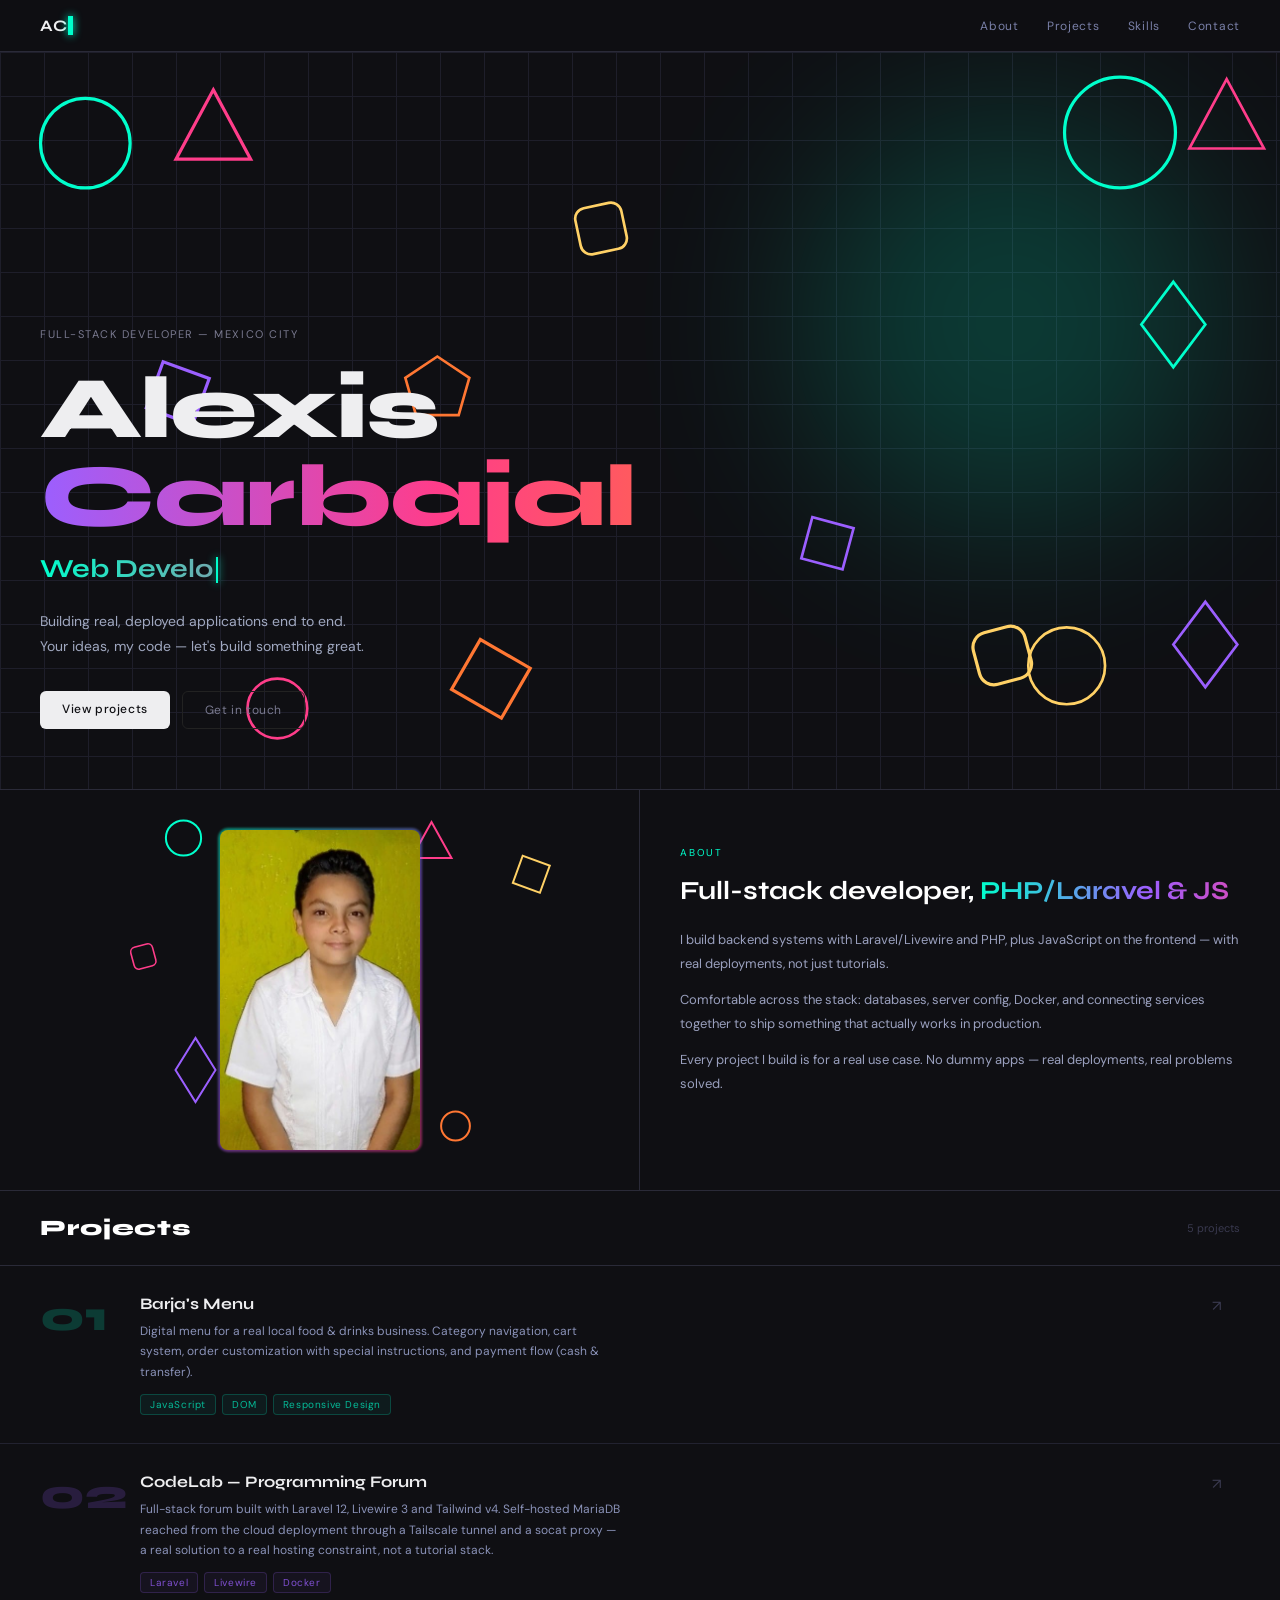
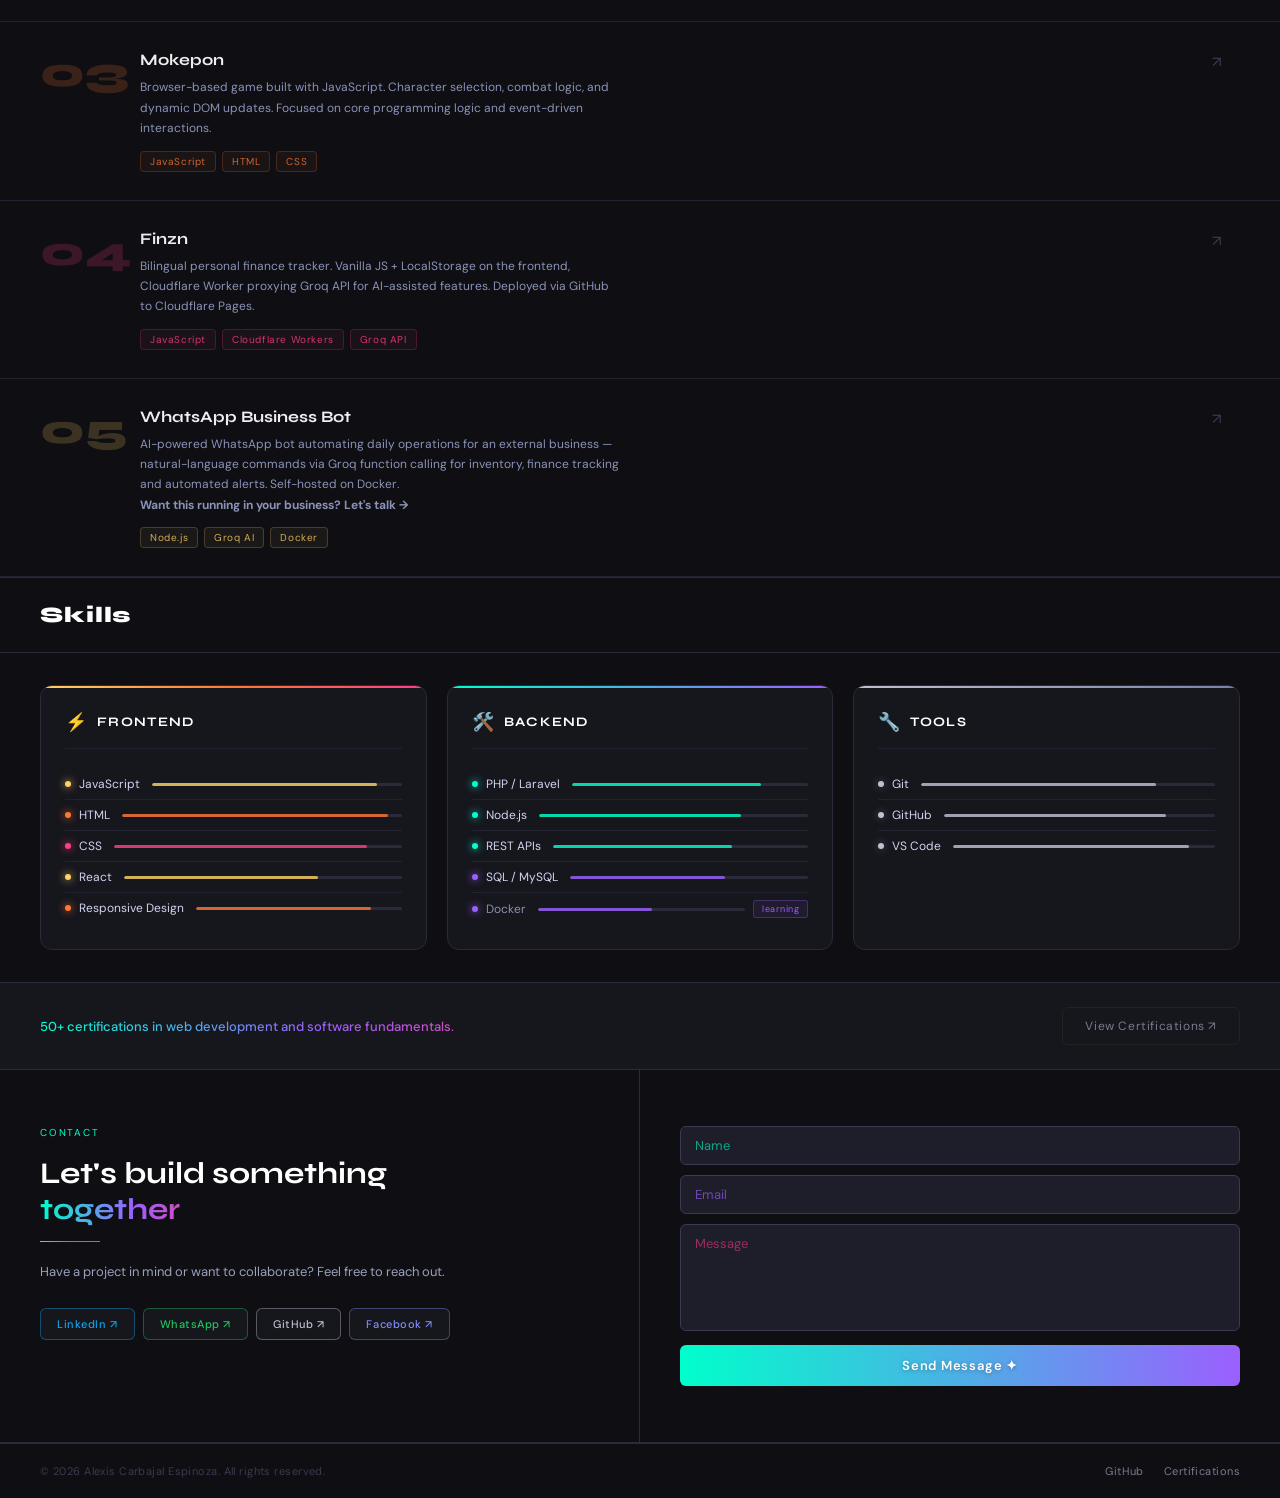
==== commit 59618eda: "feat: CTA en card del bot -> lleva a contact" ====
--- a/index.html
+++ b/index.html
@@ -190,18 +190,19 @@
       <div class="pr-arrow">↗</div>
     </a>
 
-    <div class="project-row pr-yellow">
+    <a href="#contact" onclick="smoothTo(event,'contact')" class="project-row pr-yellow">
       <div class="pr-num">05</div>
       <div class="pr-info">
         <h3>WhatsApp Business Bot</h3>
-        <p>AI-powered WhatsApp bot automating daily operations for an external business — natural-language commands via Groq function calling for inventory, finance tracking and automated alerts. Self-hosted on Docker.</p>
+        <p>AI-powered WhatsApp bot automating daily operations for an external business — natural-language commands via Groq function calling for inventory, finance tracking and automated alerts. Self-hosted on Docker.<br><strong>Want this running in your business? Let's talk →</strong></p>
         <div class="chips">
           <span class="chip">Node.js</span>
           <span class="chip">Groq AI</span>
           <span class="chip">Docker</span>
         </div>
       </div>
-    </div>
+      <div class="pr-arrow">↗</div>
+    </a>
   </section>
 
   <!-- SKILLS -->
